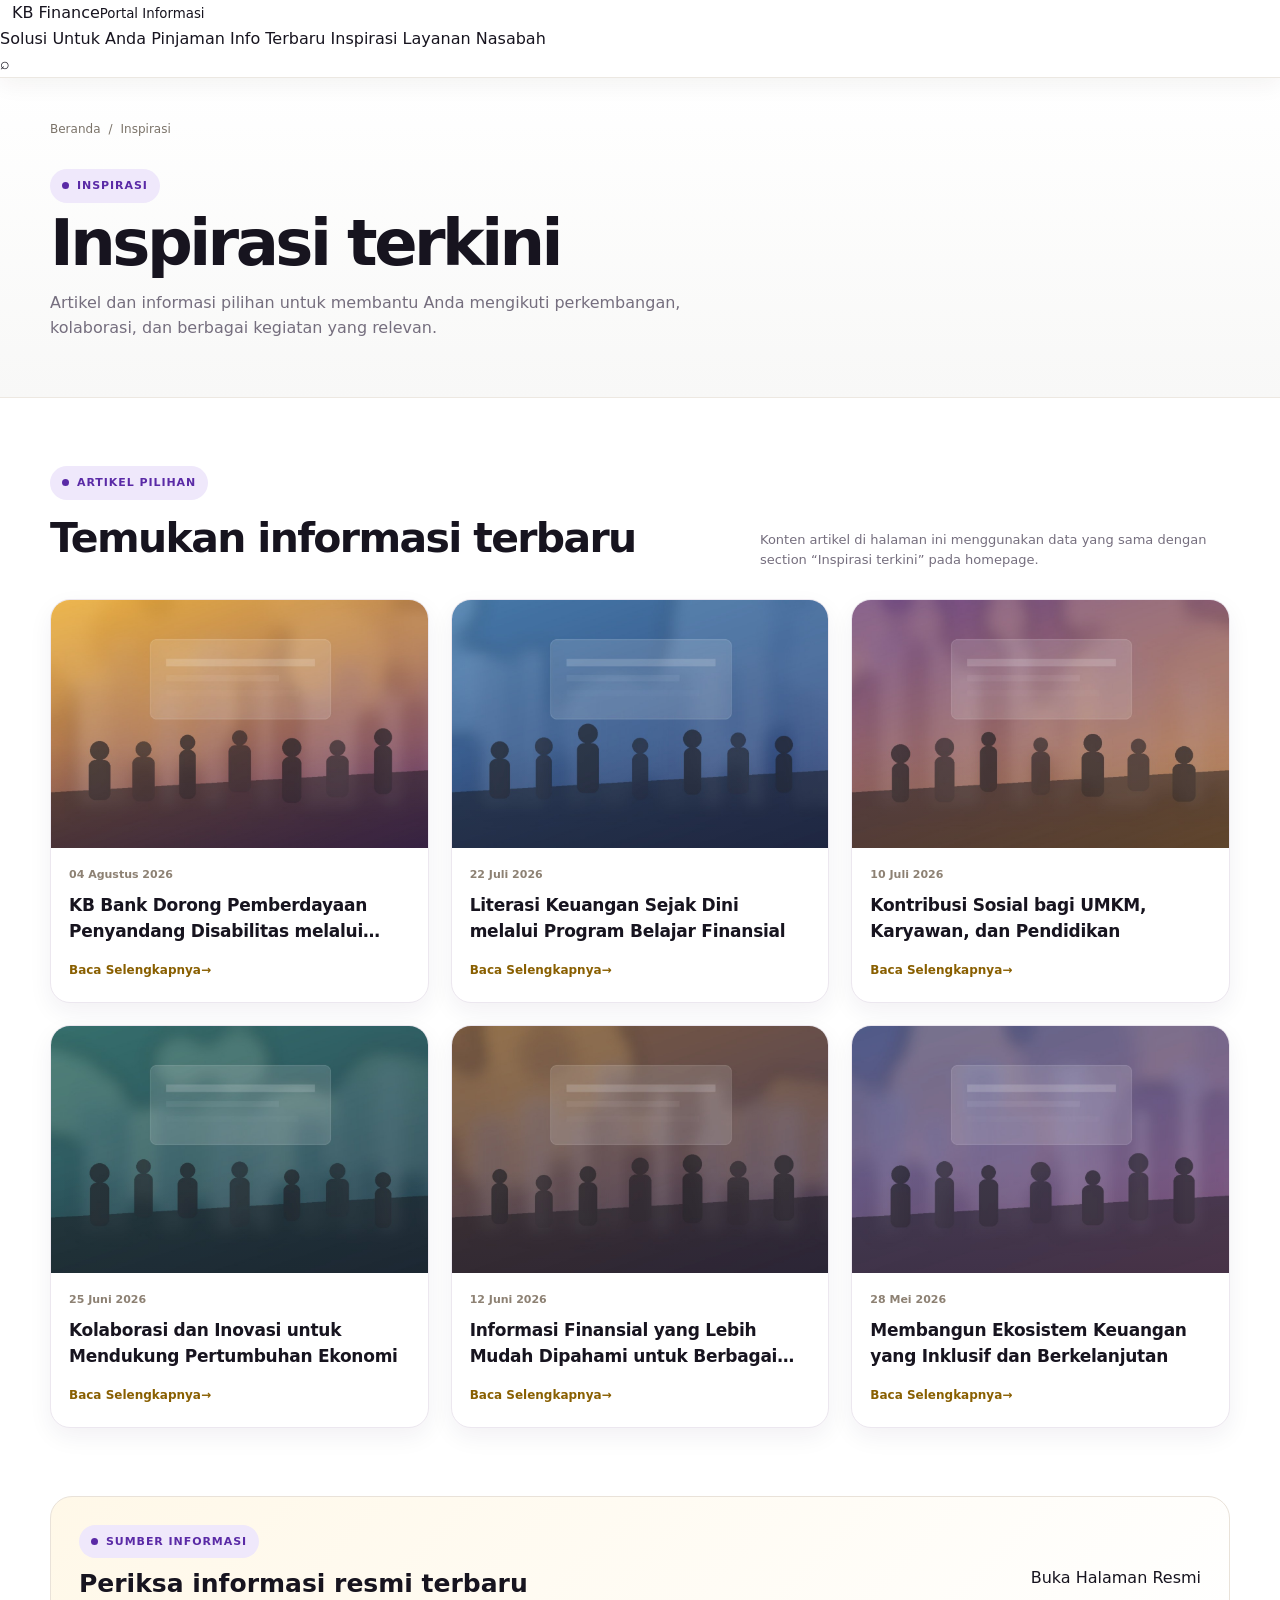
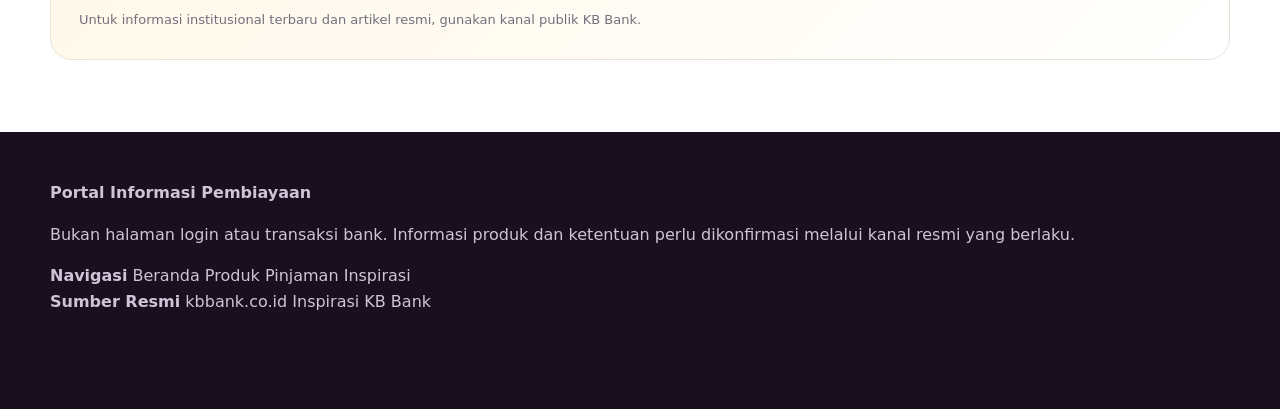
==== inspiration/index.html @ ca450fa6 "Add files via upload" ====
<!doctype html>
<html lang="id">
<head>
  <meta charset="utf-8">
  <meta name="viewport" content="width=device-width,initial-scale=1,viewport-fit=cover">
  <meta name="theme-color" content="#ffffff">
  <meta name="description" content="Inspirasi dan informasi pilihan seputar perkembangan layanan, kolaborasi, dan kegiatan.">
  <title>Inspirasi — Portal Informasi Pembiayaan</title>
  <link rel="stylesheet" href="/assets/css/app.css">
  <link rel="stylesheet" href="/assets/css/pages/inspiration.css">
</head>
<body>
  <a class="skip-link" href="#main-content">Lewati ke konten</a>

  <header class="corp-header" data-site-header>
    <div class="corp-header__inner">
      <a class="brand" href="/" aria-label="Kembali ke beranda">
        <span class="brand-symbol" aria-hidden="true"></span>
        <span class="brand-name">KB Finance<small>Portal Informasi</small></span>
      </a>

      <nav class="navlinks" aria-label="Navigasi utama">
        <a href="/#solusi">Solusi Untuk Anda</a>
        <a href="/#produk">Pinjaman</a>
        <a href="/#info-terbaru">Info Terbaru</a>
        <a href="/inspiration/" aria-current="page">Inspirasi</a>
        <a href="/#layanan">Layanan Nasabah</a>
      </nav>

      <a class="site-search-button" href="/#produk" aria-label="Lihat produk">⌕</a>
    </div>
  </header>

  <main id="main-content">
    <section class="inspiration-page-hero">
      <div class="container">
        <nav class="breadcrumb" aria-label="Breadcrumb">
          <a href="/">Beranda</a>
          <span aria-hidden="true">/</span>
          <span aria-current="page">Inspirasi</span>
        </nav>

        <div class="inspiration-page-hero__copy">
          <span class="eyebrow">Inspirasi</span>
          <h1>Inspirasi terkini</h1>
          <p>Artikel dan informasi pilihan untuk membantu Anda mengikuti perkembangan, kolaborasi, dan berbagai kegiatan yang relevan.</p>
        </div>
      </div>
    </section>

    <section class="inspiration-page-list" aria-labelledby="articleListTitle">
      <div class="container">
        <div class="inspiration-page-list__head">
          <div>
            <span class="eyebrow">Artikel Pilihan</span>
            <h2 id="articleListTitle">Temukan informasi terbaru</h2>
          </div>
          <p>Konten artikel di halaman ini menggunakan data yang sama dengan section “Inspirasi terkini” pada homepage.</p>
        </div>

        <div class="inspiration-page-grid">

          <article class="inspiration-page-card">
            <a class="inspiration-page-card__link" href="https://www.kbbank.co.id/info-terbaru" target="_blank" rel="noopener noreferrer">
              <div class="inspiration-page-card__media-wrap">
                <img
                  class="inspiration-page-card__media"
                  src="/assets/images/inspiration/article-1.jpg"
                  alt=""
                  width="1200"
                  height="760"
                  loading="lazy"
                  decoding="async"
                >
                <span class="inspiration-page-card__shade" aria-hidden="true"></span>
              </div>
              <div class="inspiration-page-card__body">
                <time datetime="2026-08-04">04 Agustus 2026</time>
                <h2>KB Bank Dorong Pemberdayaan Penyandang Disabilitas melalui Program KREASIK</h2>
                <span class="inspiration-page-card__cta">Baca Selengkapnya <span aria-hidden="true">→</span></span>
              </div>
            </a>
          </article>

          <article class="inspiration-page-card">
            <a class="inspiration-page-card__link" href="https://www.kbbank.co.id/info-terbaru" target="_blank" rel="noopener noreferrer">
              <div class="inspiration-page-card__media-wrap">
                <img
                  class="inspiration-page-card__media"
                  src="/assets/images/inspiration/article-2.jpg"
                  alt=""
                  width="1200"
                  height="760"
                  loading="lazy"
                  decoding="async"
                >
                <span class="inspiration-page-card__shade" aria-hidden="true"></span>
              </div>
              <div class="inspiration-page-card__body">
                <time datetime="2026-07-22">22 Juli 2026</time>
                <h2>Literasi Keuangan Sejak Dini melalui Program Belajar Finansial</h2>
                <span class="inspiration-page-card__cta">Baca Selengkapnya <span aria-hidden="true">→</span></span>
              </div>
            </a>
          </article>

          <article class="inspiration-page-card">
            <a class="inspiration-page-card__link" href="https://www.kbbank.co.id/info-terbaru" target="_blank" rel="noopener noreferrer">
              <div class="inspiration-page-card__media-wrap">
                <img
                  class="inspiration-page-card__media"
                  src="/assets/images/inspiration/article-3.jpg"
                  alt=""
                  width="1200"
                  height="760"
                  loading="lazy"
                  decoding="async"
                >
                <span class="inspiration-page-card__shade" aria-hidden="true"></span>
              </div>
              <div class="inspiration-page-card__body">
                <time datetime="2026-07-10">10 Juli 2026</time>
                <h2>Kontribusi Sosial bagi UMKM, Karyawan, dan Pendidikan</h2>
                <span class="inspiration-page-card__cta">Baca Selengkapnya <span aria-hidden="true">→</span></span>
              </div>
            </a>
          </article>

          <article class="inspiration-page-card">
            <a class="inspiration-page-card__link" href="https://www.kbbank.co.id/info-terbaru" target="_blank" rel="noopener noreferrer">
              <div class="inspiration-page-card__media-wrap">
                <img
                  class="inspiration-page-card__media"
                  src="/assets/images/inspiration/article-4.jpg"
                  alt=""
                  width="1200"
                  height="760"
                  loading="lazy"
                  decoding="async"
                >
                <span class="inspiration-page-card__shade" aria-hidden="true"></span>
              </div>
              <div class="inspiration-page-card__body">
                <time datetime="2026-06-25">25 Juni 2026</time>
                <h2>Kolaborasi dan Inovasi untuk Mendukung Pertumbuhan Ekonomi</h2>
                <span class="inspiration-page-card__cta">Baca Selengkapnya <span aria-hidden="true">→</span></span>
              </div>
            </a>
          </article>

          <article class="inspiration-page-card">
            <a class="inspiration-page-card__link" href="https://www.kbbank.co.id/info-terbaru" target="_blank" rel="noopener noreferrer">
              <div class="inspiration-page-card__media-wrap">
                <img
                  class="inspiration-page-card__media"
                  src="/assets/images/inspiration/article-5.jpg"
                  alt=""
                  width="1200"
                  height="760"
                  loading="lazy"
                  decoding="async"
                >
                <span class="inspiration-page-card__shade" aria-hidden="true"></span>
              </div>
              <div class="inspiration-page-card__body">
                <time datetime="2026-06-12">12 Juni 2026</time>
                <h2>Informasi Finansial yang Lebih Mudah Dipahami untuk Berbagai Kebutuhan</h2>
                <span class="inspiration-page-card__cta">Baca Selengkapnya <span aria-hidden="true">→</span></span>
              </div>
            </a>
          </article>

          <article class="inspiration-page-card">
            <a class="inspiration-page-card__link" href="https://www.kbbank.co.id/info-terbaru" target="_blank" rel="noopener noreferrer">
              <div class="inspiration-page-card__media-wrap">
                <img
                  class="inspiration-page-card__media"
                  src="/assets/images/inspiration/article-6.jpg"
                  alt=""
                  width="1200"
                  height="760"
                  loading="lazy"
                  decoding="async"
                >
                <span class="inspiration-page-card__shade" aria-hidden="true"></span>
              </div>
              <div class="inspiration-page-card__body">
                <time datetime="2026-05-28">28 Mei 2026</time>
                <h2>Membangun Ekosistem Keuangan yang Inklusif dan Berkelanjutan</h2>
                <span class="inspiration-page-card__cta">Baca Selengkapnya <span aria-hidden="true">→</span></span>
              </div>
            </a>
          </article>
        </div>
      </div>
    </section>

    <section class="inspiration-page-source">
      <div class="container">
        <div class="inspiration-page-source__box">
          <div>
            <span class="eyebrow">Sumber Informasi</span>
            <h2>Periksa informasi resmi terbaru</h2>
            <p>Untuk informasi institusional terbaru dan artikel resmi, gunakan kanal publik KB Bank.</p>
          </div>
          <a class="button button--secondary" href="https://www.kbbank.co.id/inspiration" target="_blank" rel="noopener noreferrer">Buka Halaman Resmi</a>
        </div>
      </div>
    </section>
  </main>

  <footer class="corp-footer">
    <div class="container corp-footer__grid">
      <div class="corp-footer__brand">
        <strong>Portal Informasi Pembiayaan</strong>
        <p>Bukan halaman login atau transaksi bank. Informasi produk dan ketentuan perlu dikonfirmasi melalui kanal resmi yang berlaku.</p>
      </div>
      <div>
        <strong>Navigasi</strong>
        <a href="/">Beranda</a>
        <a href="/#produk">Produk Pinjaman</a>
        <a href="/inspiration/">Inspirasi</a>
      </div>
      <div>
        <strong>Sumber Resmi</strong>
        <a href="https://www.kbbank.co.id/" target="_blank" rel="noopener noreferrer">kbbank.co.id</a>
        <a href="https://www.kbbank.co.id/inspiration" target="_blank" rel="noopener noreferrer">Inspirasi KB Bank</a>
      </div>
    </div>
  </footer>
</body>
</html>
---- assets/css/app.css ----
:root{
      --bg:#f7f8fc;
      --surface:#ffffff;
      --surface-soft:#fbf9fe;
      --surface-purple:#f2ecfb;
      --text:#17141f;
      --text-2:#474151;
      --muted:#756e7e;
      --line:#e9e4ef;
      --primary:#5a2aa6;
      --primary-deep:#3c176f;
      --primary-2:#7a47c7;
      --primary-3:#a57bdc;
      --success:#14795e;
      --warning:#a15f14;
      --shadow-xs:0 3px 14px rgba(41,24,64,.06);
      --shadow-sm:0 12px 30px rgba(41,24,64,.08);
      --shadow:0 24px 60px rgba(41,24,64,.13);
      --radius:28px;
      --radius-sm:18px;
      --max:1180px;
    }

    *{box-sizing:border-box}
    html{scroll-behavior:smooth}
    body{
      margin:0;
      font-family:Inter,ui-sans-serif,system-ui,-apple-system,BlinkMacSystemFont,"Segoe UI",sans-serif;
      background:
        radial-gradient(circle at 82% 0%,rgba(120,73,192,.06),transparent 24%),
        var(--bg);
      color:var(--text);
      line-height:1.6;
      -webkit-font-smoothing:antialiased;
      text-rendering:optimizeLegibility;
    }
    body.menu-open{overflow:hidden}
    a{color:inherit;text-decoration:none}
    button,input,select{font:inherit}
    button{color:inherit}
    img{max-width:100%;display:block}
    :focus-visible{outline:3px solid rgba(90,42,166,.28);outline-offset:3px}
    .container{width:min(var(--max),calc(100% - 32px));margin:auto}
    .sr-only{position:absolute;width:1px;height:1px;padding:0;margin:-1px;overflow:hidden;clip:rect(0,0,0,0);white-space:nowrap;border:0}

    /* Top bar */
    .topbar{
      background:#251036;
      color:#eee6f6;
      font-size:12px;
    }
    .topbar-inner{
      min-height:34px;display:flex;align-items:center;justify-content:space-between;gap:16px
    }
    .topbar span{opacity:.88}
    .topbar strong{color:#fff}

    /* Nav */
    .nav{
      position:sticky;top:0;z-index:60;
      background:rgba(255,255,255,.88);
      backdrop-filter:blur(18px) saturate(140%);
      border-bottom:1px solid rgba(229,222,237,.92);
      box-shadow:0 6px 20px rgba(35,19,53,.025)
    }
    .nav-inner{min-height:76px;display:flex;align-items:center;justify-content:space-between;gap:20px}
    .brand{display:flex;align-items:center;gap:12px;min-width:0}
    .brand-mark{
      width:44px;height:44px;border-radius:14px;display:grid;place-items:center;
      background:linear-gradient(145deg,#4b218d,#8654c7);
      color:white;font-weight:900;letter-spacing:-.04em;
      box-shadow:0 12px 25px rgba(86,41,158,.25),inset 0 1px 0 rgba(255,255,255,.2)
    }
    .brand-copy{font-weight:900;letter-spacing:-.035em;line-height:1.08;white-space:nowrap}
    .brand-copy small{
      display:block;color:var(--muted);font-size:10px;text-transform:uppercase;
      letter-spacing:.1em;margin-top:5px;font-weight:800
    }
    .nav-links{display:flex;align-items:center;gap:26px;font-size:14px;font-weight:750;color:#4c4555}
    .nav-links a{position:relative;padding:10px 0}
    .nav-links a:after{
      content:"";position:absolute;left:0;right:100%;bottom:4px;height:2px;background:var(--primary);
      transition:.2s ease
    }
    .nav-links a:hover:after{right:0}
    .nav-actions{display:flex;align-items:center;gap:10px}
    .menu-btn{
      display:none;width:44px;height:44px;border:1px solid var(--line);background:#fff;border-radius:13px;cursor:pointer
    }

    /* Buttons */
    .btn{
      border:0;border-radius:14px;padding:14px 19px;font-weight:850;cursor:pointer;
      display:inline-flex;align-items:center;justify-content:center;gap:9px;transition:.2s ease;
      min-height:48px
    }
    .btn-sm{min-height:42px;padding:11px 15px;font-size:13px}
    .btn-primary{
      background:linear-gradient(135deg,var(--primary-deep),var(--primary) 55%,var(--primary-2));
      color:white;box-shadow:0 12px 26px rgba(80,35,145,.24)
    }
    .btn-primary:hover{transform:translateY(-2px);box-shadow:0 16px 34px rgba(80,35,145,.3)}
    .btn-secondary{background:#fff;border:1px solid var(--line);color:var(--text)}
    .btn-secondary:hover{border-color:#cdbce0;background:#fcfaff}
    .btn-ghost{background:transparent;border:1px solid rgba(255,255,255,.22);color:#fff}

    /* Hero */
    .hero{
      position:relative;overflow:hidden;padding:84px 0 74px;
      background:
        radial-gradient(circle at 88% 22%,rgba(125,73,199,.19),transparent 27%),
        radial-gradient(circle at 10% 12%,rgba(97,50,167,.08),transparent 26%);
    }
    .hero-grid{display:grid;grid-template-columns:1.13fr .87fr;gap:56px;align-items:center}
    .eyebrow{
      display:inline-flex;align-items:center;gap:8px;padding:8px 12px;border-radius:999px;
      background:#efe8fb;color:var(--primary);font-size:11px;font-weight:900;letter-spacing:.085em;text-transform:uppercase
    }
    .eyebrow:before{content:"";width:7px;height:7px;border-radius:50%;background:var(--primary)}
    .hero h1{
      font-size:clamp(44px,6.2vw,74px);line-height:.99;letter-spacing:-.06em;
      margin:22px 0 18px;max-width:790px
    }
    .hero h1 .accent{
      background:linear-gradient(120deg,var(--primary-deep),var(--primary-2));
      -webkit-background-clip:text;background-clip:text;color:transparent
    }
    .hero p{font-size:18px;color:var(--muted);max-width:680px;margin:0 0 28px}
    .hero-actions{display:flex;flex-wrap:wrap;gap:12px}
    .trust-row{display:flex;flex-wrap:wrap;gap:18px;margin-top:28px;color:#514a5b;font-size:13px;font-weight:750}
    .trust-item{display:flex;align-items:center;gap:8px}
    .trust-icon{
      width:22px;height:22px;border-radius:50%;display:grid;place-items:center;
      color:var(--success);background:#e9f6f1;font-size:12px;font-weight:900
    }

    .visual-card{
      position:relative;min-height:500px;border-radius:34px;padding:28px;color:#fff;
      background:
        linear-gradient(155deg,rgba(255,255,255,.06),rgba(255,255,255,0)),
        linear-gradient(150deg,#231036,#4d208d 50%,#7642bd 78%,#9b6bd0);
      box-shadow:0 35px 80px rgba(45,22,72,.28);overflow:hidden
    }
    .visual-card:before{
      content:"";position:absolute;width:320px;height:320px;border-radius:50%;
      right:-110px;top:-90px;background:rgba(255,255,255,.08)
    }
    .visual-card:after{
      content:"";position:absolute;width:230px;height:230px;border-radius:50%;
      left:-100px;bottom:-120px;border:1px solid rgba(255,255,255,.14)
    }
    .visual-head{display:flex;justify-content:space-between;gap:16px;position:relative;z-index:1}
    .visual-head small{opacity:.72;text-transform:uppercase;letter-spacing:.1em;font-weight:800}
    .secure-pill{
      border:1px solid rgba(255,255,255,.18);background:rgba(255,255,255,.09);
      padding:7px 10px;border-radius:999px;font-size:11px;font-weight:800
    }
    .visual-title{font-size:30px;letter-spacing:-.045em;line-height:1.06;margin:38px 0 28px;position:relative;z-index:1}
    .glass-stack{display:grid;gap:12px;position:relative;z-index:1}
    .glass{
      padding:16px 17px;border-radius:18px;background:rgba(255,255,255,.09);
      border:1px solid rgba(255,255,255,.14);backdrop-filter:blur(10px);
      display:flex;justify-content:space-between;gap:18px;align-items:center
    }
    .glass span{font-size:12px;opacity:.72}.glass strong{font-size:13px;text-align:right}
    .visual-bottom{
      position:absolute;left:28px;right:28px;bottom:28px;z-index:2;
      padding:18px;border-radius:20px;background:#fff;color:var(--text);
      box-shadow:0 15px 38px rgba(31,15,48,.18)
    }
    .visual-bottom b{display:block;font-size:13px}.visual-bottom span{font-size:12px;color:var(--muted)}

    /* KPI strip */
    .kpi-strip{margin-top:-24px;position:relative;z-index:3}
    .kpi-grid{
      display:grid;grid-template-columns:repeat(4,1fr);
      background:#fff;border:1px solid var(--line);border-radius:22px;padding:10px;
      box-shadow:var(--shadow-sm)
    }
    .kpi{padding:18px 20px;border-right:1px solid var(--line)}
    .kpi:last-child{border-right:0}
    .kpi small{display:block;color:var(--muted);font-size:11px;text-transform:uppercase;letter-spacing:.075em;font-weight:800}
    .kpi strong{display:block;font-size:17px;margin-top:4px}

    /* Sections */
    section{padding:82px 0}
    .section-alt{background:#fff;border-top:1px solid #f0edf3;border-bottom:1px solid #f0edf3}
    .section-head{max-width:760px;margin-bottom:34px}
    .section-head.center{text-align:center;margin-left:auto;margin-right:auto}
    .section-head h2{font-size:clamp(32px,4.3vw,50px);line-height:1.05;letter-spacing:-.05em;margin:12px 0 13px}
    .section-head p{margin:0;color:var(--muted);font-size:16px}

    /* Product explorer */
    .product-shell{display:grid;grid-template-columns:330px 1fr;gap:20px}
    .product-tabs{display:grid;gap:10px;align-content:start}
    .product-tab{
      border:1px solid var(--line);background:#fff;border-radius:18px;padding:18px;text-align:left;
      cursor:pointer;transition:.2s ease
    }
    .product-tab:hover{border-color:#cab8dd}
    .product-tab.active{
      border-color:#bca3d8;background:linear-gradient(145deg,#faf7fe,#f1e9fb);
      box-shadow:var(--shadow-xs)
    }
    .product-tab strong{display:block;margin-bottom:4px}.product-tab span{font-size:12px;color:var(--muted)}
    .product-detail{
      background:#fff;border:1px solid var(--line);border-radius:30px;padding:30px;
      box-shadow:var(--shadow-sm);min-height:360px
    }
    .product-detail-top{display:flex;justify-content:space-between;gap:24px;align-items:flex-start}
    .product-badge{font-size:11px;font-weight:900;color:var(--primary);background:var(--surface-purple);padding:8px 10px;border-radius:999px}
    .product-detail h3{font-size:32px;letter-spacing:-.04em;margin:14px 0 10px}
    .product-detail p{color:var(--muted);margin:0;max-width:700px}
    .feature-grid{display:grid;grid-template-columns:repeat(3,1fr);gap:12px;margin-top:26px}
    .feature{
      padding:17px;border-radius:16px;background:var(--surface-soft);border:1px solid #eee8f4
    }
    .feature small{display:block;color:var(--muted);font-size:11px;text-transform:uppercase;letter-spacing:.06em}
    .feature strong{display:block;margin-top:5px;font-size:14px}
    .product-note{margin-top:20px;padding:15px;border-left:3px solid var(--primary);background:#faf7fe;border-radius:10px;color:#5d5568;font-size:13px}

    /* Process */
    .process{display:grid;grid-template-columns:repeat(4,1fr);gap:16px}
    .step{
      background:#fff;border:1px solid var(--line);border-radius:22px;padding:23px;position:relative;overflow:hidden
    }
    .step:after{
      content:"";position:absolute;width:70px;height:70px;border-radius:50%;
      right:-28px;top:-28px;background:var(--surface-purple)
    }
    .step-num{
      width:38px;height:38px;border-radius:12px;background:var(--surface-purple);color:var(--primary);
      display:grid;place-items:center;font-weight:900;font-size:12px;margin-bottom:16px
    }
    .step h4{margin:0 0 8px;font-size:17px}.step p{margin:0;color:var(--muted);font-size:13px}

    /* Calculator */
    .calculator-shell{
      background:linear-gradient(140deg,#241136,#4d208d 62%,#7842bd);
      color:#fff;border-radius:34px;padding:30px;box-shadow:0 30px 70px rgba(45,22,72,.22)
    }
    .calc-grid{display:grid;grid-template-columns:1.05fr .95fr;gap:22px}
    .calc-form{
      background:#fff;color:var(--text);border-radius:24px;padding:25px
    }
    .calc-result{
      padding:26px;border:1px solid rgba(255,255,255,.14);border-radius:24px;
      background:rgba(255,255,255,.07);backdrop-filter:blur(8px)
    }
    .field{margin-bottom:17px}
    .field label{display:block;font-size:13px;font-weight:850;margin-bottom:8px}
    .field input,.field select{
      width:100%;padding:14px 15px;border:1px solid #dcd5e5;border-radius:13px;background:#fff;outline:none
    }
    .field input:focus,.field select:focus{border-color:#9f7ad0;box-shadow:0 0 0 4px rgba(91,42,168,.08)}
    .range-row{display:grid;grid-template-columns:1fr 118px;gap:12px;align-items:center}
    input[type="range"]{accent-color:var(--primary);padding:0;border:0}
    .result-label{font-size:12px;opacity:.74;text-transform:uppercase;letter-spacing:.075em;font-weight:850}
    .result-number{font-size:44px;letter-spacing:-.055em;font-weight:900;margin:8px 0 4px}
    .result-note{font-size:12px;opacity:.72}
    .result-list{margin-top:24px;display:grid;gap:12px}
    .result-line{display:flex;justify-content:space-between;gap:16px;padding-top:12px;border-top:1px solid rgba(255,255,255,.13)}
    .result-line span{font-size:12px;opacity:.7}.result-line strong{font-size:13px;text-align:right}

    /* Eligibility */
    .eligibility{display:grid;grid-template-columns:.9fr 1.1fr;gap:22px;align-items:stretch}
    .eligibility-copy{
      padding:30px;border-radius:28px;background:linear-gradient(145deg,#f0e9fa,#fff);border:1px solid #e3d7f0
    }
    .eligibility-copy h3{font-size:31px;letter-spacing:-.04em;margin:10px 0}
    .eligibility-copy p{color:var(--muted);margin:0}
    .eligibility-box{background:#fff;border:1px solid var(--line);border-radius:28px;padding:28px;box-shadow:var(--shadow-sm)}
    .check-row{display:flex;gap:10px;align-items:flex-start;padding:11px 0}
    .check-row input{margin-top:4px;accent-color:var(--primary)}
    .check-row label{font-size:14px;color:var(--text-2)}
    .eligibility-result{margin-top:16px;padding:15px;border-radius:14px;background:#f7f3fb;color:#574e61;font-size:13px}

    /* FAQ */
    .faq{display:grid;gap:12px}
    details{background:#fff;border:1px solid var(--line);border-radius:18px;padding:18px 20px}
    summary{cursor:pointer;font-weight:850;list-style:none;display:flex;justify-content:space-between;gap:18px}
    summary::-webkit-details-marker{display:none}
    summary:after{content:"+";font-size:20px;color:var(--primary)}
    details[open] summary:after{content:"–"}
    details p{color:var(--muted);font-size:14px;margin:12px 0 0;max-width:880px}

    /* CTA */
    .cta-box{
      background:linear-gradient(135deg,#241139,#4d208d 58%,#7e4bc2);
      color:#fff;border-radius:34px;padding:42px;display:flex;align-items:center;justify-content:space-between;gap:26px;
      box-shadow:0 28px 66px rgba(45,22,72,.24);overflow:hidden;position:relative
    }
    .cta-box:after{
      content:"";position:absolute;width:250px;height:250px;border:1px solid rgba(255,255,255,.1);
      border-radius:50%;right:-100px;top:-100px
    }
    .cta-box h2{font-size:36px;line-height:1.08;letter-spacing:-.045em;margin:0 0 10px;position:relative;z-index:1}
    .cta-box p{opacity:.78;margin:0;max-width:680px;position:relative;z-index:1}
    .cta-actions{display:flex;gap:10px;position:relative;z-index:1;flex-wrap:wrap}

    /* Footer */
    footer{background:#19101f;color:#cfc4d7;padding:48px 0 94px}
    .footer-grid{display:grid;grid-template-columns:1.15fr .85fr 1fr;gap:42px}
    .footer-brand .brand-copy{color:#fff}
    .footer-brand .brand-copy small{color:#a99caf}
    .legal{font-size:12px;color:#aaa0af;max-width:760px}
    .footer-column h4{margin:0 0 14px;color:#fff;font-size:14px;letter-spacing:-.01em}
    .footer-column p{margin:0 0 7px;color:#b9afbf;font-size:13px}
    .footer-column a{display:block;color:#b9afbf;margin:7px 0;font-size:13px;transition:.2s ease}
    .footer-column a:hover{color:#fff;transform:translateX(2px)}
    .footer-contact-strong{color:#fff!important;font-weight:850}
    .footer-divider{height:1px;background:rgba(255,255,255,.1);margin:30px 0 22px}
    .regulatory{
      display:grid;grid-template-columns:1fr auto;gap:28px;align-items:end;
      font-size:12px;color:#aaa0af
    }
    .regulatory p{margin:0 0 7px}
    .regulatory a{color:#d9c9ea;text-decoration:underline;text-underline-offset:3px}
    .footer-note{max-width:860px}

    /* Mobile bottom bar */
    .mobile-bar{
      display:none;position:fixed;left:10px;right:10px;bottom:max(10px,env(safe-area-inset-bottom));
      z-index:70;background:rgba(27,16,35,.92);backdrop-filter:blur(14px);padding:8px;
      border-radius:18px;box-shadow:0 18px 45px rgba(25,12,39,.26)
    }
    .mobile-bar a{flex:1;text-align:center;color:#fff;font-size:11px;font-weight:800;padding:10px;border-radius:11px}
    .mobile-bar a.primary{background:linear-gradient(135deg,#7040b7,#8c58c9)}

    /* Reveal */
    .reveal{opacity:0;transform:translateY(14px);transition:.55s ease}
    .reveal.visible{opacity:1;transform:none}
    @media(prefers-reduced-motion:reduce){
      *{scroll-behavior:auto!important;animation:none!important;transition:none!important}
      .reveal{opacity:1;transform:none}
    }

    /* Mobile menu */
    .mobile-panel{
      position:fixed;inset:0;z-index:80;background:rgba(20,11,28,.42);display:none
    }
    .mobile-panel.open{display:block}
    .mobile-sheet{
      position:absolute;right:0;top:0;bottom:0;width:min(340px,86vw);background:#fff;padding:22px;
      box-shadow:-20px 0 50px rgba(20,11,28,.16)
    }
    .mobile-sheet-head{display:flex;justify-content:space-between;align-items:center;margin-bottom:24px}
    .mobile-sheet nav{display:grid}
    .mobile-sheet nav a{padding:14px 0;border-bottom:1px solid var(--line);font-weight:800}
    .close-btn{width:42px;height:42px;border-radius:13px;border:1px solid var(--line);background:#fff;cursor:pointer}

    @media(max-width:960px){
      .nav-links{display:none}.menu-btn{display:inline-grid;place-items:center}
      .hero-grid,.calc-grid,.eligibility{grid-template-columns:1fr}
      .hero{padding-top:62px}.visual-card{min-height:460px}
      .product-shell{grid-template-columns:1fr}.product-tabs{grid-template-columns:repeat(3,1fr)}
      .process{grid-template-columns:1fr 1fr}
      .kpi-grid{grid-template-columns:1fr 1fr}.kpi:nth-child(2){border-right:0}.kpi:nth-child(-n+2){border-bottom:1px solid var(--line)}
      .feature-grid{grid-template-columns:1fr 1fr}
    }
    @media(max-width:900px){
      .footer-grid{grid-template-columns:1fr 1fr}
      .footer-brand{grid-column:1/-1}
      .regulatory{grid-template-columns:1fr}
    }
    @media(max-width:640px){
      .container{width:min(var(--max),calc(100% - 22px))}
      .topbar{display:none}
      .nav-inner{min-height:68px}.brand-mark{width:40px;height:40px}.brand-copy{font-size:14px}
      .nav-actions .btn{display:none}
      .hero{padding:46px 0 48px}.hero h1{font-size:43px}.hero p{font-size:16px}
      .hero-actions .btn{width:100%}
      .visual-card{min-height:430px;padding:22px}.visual-bottom{left:22px;right:22px;bottom:22px}
      .kpi-strip{margin-top:-14px}.kpi-grid{grid-template-columns:1fr}.kpi{border-right:0!important;border-bottom:1px solid var(--line)!important}.kpi:last-child{border-bottom:0!important}
      section{padding:58px 0}
      .product-tabs{grid-template-columns:1fr}.product-detail{padding:22px}.product-detail h3{font-size:28px}
      .feature-grid,.process{grid-template-columns:1fr}
      .calculator-shell{padding:16px;border-radius:26px}.calc-form,.calc-result{padding:20px}
      .range-row{grid-template-columns:1fr}.result-number{font-size:36px}
      .cta-box{padding:28px;display:block}.cta-actions{margin-top:22px}.cta-actions .btn{width:100%}
      .footer-grid{grid-template-columns:1fr}.footer-brand{grid-column:auto}
      .mobile-bar{display:flex}
      footer{padding-bottom:116px}
    }
  
    /* ===== Inspirasi terkini — isolated component ===== */
    .inspiration-section{
      padding:50px 0 32px;
      background:#f8f8f8;
      border-top:1px solid #f0f0f0;
      border-bottom:1px solid #f0f0f0;
      overflow:hidden;
    }
    .inspiration-shell{
      width:min(calc(100% - 48px),1534px);
      margin-inline:auto;
    }
    .inspiration-title{
      margin:0 0 24px;
      font-size:clamp(30px,2.05vw,36px);
      line-height:1.12;
      letter-spacing:-.03em;
      color:#171717;
      font-weight:620;
    }
    .inspiration-viewport{
      overflow:visible;
    }
    .inspiration-track{
      display:grid;
      grid-auto-flow:column;
      grid-auto-columns:clamp(292px,21vw,360px);
      gap:23px;
      overflow-x:auto;
      overflow-y:hidden;
      scroll-snap-type:x proximity;
      overscroll-behavior-inline:contain;
      scrollbar-width:none;
      padding:0 0 2px;
      outline:none;
      -webkit-overflow-scrolling:touch;
    }
    .inspiration-track::-webkit-scrollbar{display:none}
    .inspiration-track:focus-visible{
      box-shadow:0 0 0 3px rgba(117,65,161,.22);
      border-radius:17px;
    }
    .inspiration-card{
      position:relative;
      min-width:0;
      aspect-ratio:1.5/1;
      border-radius:16px;
      overflow:hidden;
      scroll-snap-align:start;
      background:#ddd;
      box-shadow:0 1px 1px rgba(20,15,25,.04);
    }
    .inspiration-card__link{
      position:absolute;
      inset:0;
      display:block;
      color:#fff;
      text-decoration:none;
      border-radius:inherit;
      overflow:hidden;
    }
    .inspiration-card__media{
      width:100%;
      height:100%;
      object-fit:cover;
      display:block;
      transform:scale(1.001);
      transition:transform .28s ease;
    }
    .inspiration-card__shade{
      position:absolute;
      inset:0;
      background:
        linear-gradient(180deg,rgba(18,17,18,0) 38%,rgba(18,17,18,.12) 54%,rgba(18,17,18,.82) 100%);
      pointer-events:none;
    }
    .inspiration-card__content{
      position:absolute;
      z-index:1;
      left:16px;
      right:16px;
      bottom:17px;
      display:block;
      text-shadow:0 1px 4px rgba(0,0,0,.28);
    }
    .inspiration-card__date{
      position:absolute;
      width:1px;
      height:1px;
      padding:0;
      margin:-1px;
      overflow:hidden;
      clip:rect(0,0,0,0);
      white-space:nowrap;
      border:0;
    }
    .inspiration-card__title{
      display:-webkit-box;
      -webkit-line-clamp:2;
      -webkit-box-orient:vertical;
      overflow:hidden;
      font-size:16px;
      line-height:1.42;
      font-weight:700;
      letter-spacing:-.01em;
      color:#fff;
    }
    .inspiration-card__link:hover .inspiration-card__media{
      transform:scale(1.025);
    }
    .inspiration-card__link:focus-visible{
      outline:3px solid #fff;
      outline-offset:-5px;
    }
    .inspiration-more{
      display:flex;
      justify-content:center;
      margin-top:24px;
    }
    .inspiration-more__link{
      width:min(550px,100%);
      min-height:44px;
      padding:10px 24px;
      display:inline-flex;
      align-items:center;
      justify-content:center;
      background:#fff;
      border:1px solid #f0f0f0;
      border-radius:10px;
      color:#171717;
      font-size:15px;
      line-height:1.2;
      font-weight:600;
      text-decoration:none;
      box-shadow:0 2px 8px rgba(28,22,32,.035);
      transition:border-color .18s ease,box-shadow .18s ease,transform .18s ease;
    }
    .inspiration-more__link:hover{
      border-color:#dedede;
      box-shadow:0 4px 13px rgba(28,22,32,.065);
    }
    .inspiration-more__link:active{transform:translateY(1px)}
    .inspiration-more__link:focus-visible{
      outline:3px solid rgba(117,65,161,.28);
      outline-offset:3px;
    }

    /* ===== Information centre ===== */
    .market-grid{
      display:grid;grid-template-columns:.92fr 1.08fr;gap:22px;align-items:stretch
    }
    .market-intro{
      padding:30px;border-radius:30px;
      background:linear-gradient(145deg,#efe7fa,#fff);
      border:1px solid #e4d9ef
    }
    .market-intro h3{font-size:33px;letter-spacing:-.04em;line-height:1.08;margin:12px 0}
    .market-intro p{margin:0;color:var(--muted)}
    .market-panel{
      background:#fff;border:1px solid var(--line);border-radius:30px;padding:26px;box-shadow:var(--shadow-sm)
    }
    .market-tabs{display:flex;gap:8px;margin-bottom:22px;padding:5px;background:#f7f4fa;border-radius:14px}
    .market-tab{
      flex:1;border:0;background:transparent;border-radius:10px;padding:11px 12px;
      cursor:pointer;font-weight:850;color:var(--muted)
    }
    .market-tab.active{background:#fff;color:var(--primary);box-shadow:var(--shadow-xs)}
    .market-view{display:none}
    .market-view.active{display:block}
    .market-title-row{display:flex;justify-content:space-between;gap:18px;align-items:end;margin-bottom:14px}
    .market-title-row h4{margin:0;font-size:20px}
    .market-title-row span{font-size:11px;color:var(--muted)}
    .data-table{width:100%;border-collapse:collapse;font-size:13px}
    .data-table th{
      padding:11px 10px;text-align:left;background:#faf8fc;color:#6b6374;
      border-bottom:1px solid var(--line);font-size:11px;text-transform:uppercase;letter-spacing:.055em
    }
    .data-table td{padding:13px 10px;border-bottom:1px solid #f0edf3}
    .data-table tr:last-child td{border-bottom:0}
    .data-table td:not(:first-child),.data-table th:not(:first-child){text-align:right}
    .market-note{margin-top:14px;color:var(--muted);font-size:11px}
    .market-link{display:inline-flex;margin-top:16px;color:var(--primary);font-weight:850;font-size:13px}

    /* ===== KBstar feature ===== */
    .kbstar-section{padding:84px 0}
    .kbstar-shell{
      display:grid;grid-template-columns:.95fr 1.05fr;overflow:hidden;
      border:1px solid var(--line);border-radius:32px;background:#fff;
      box-shadow:var(--shadow-sm)
    }
    .kbstar-visual{
      min-height:355px;padding:38px;color:#fff;position:relative;overflow:hidden;
      background:
        radial-gradient(circle at 80% 18%,#ffb325 0 10%,transparent 10.5%),
        radial-gradient(circle at 22% 88%,rgba(255,255,255,.08) 0 30%,transparent 30.5%),
        linear-gradient(140deg,#5620a3,#842ad8 62%,#6821b1)
    }
    .kbstar-visual:after{
      content:"";position:absolute;width:220px;height:410px;border-radius:36px;
      right:50px;top:72px;transform:rotate(24deg);
      background:linear-gradient(160deg,#1b1023,#31203c);
      box-shadow:0 26px 50px rgba(24,8,39,.32),inset 0 0 0 8px #19131f
    }
    .phone-screen{
      position:absolute;z-index:2;width:172px;height:335px;border-radius:27px;
      right:74px;top:109px;transform:rotate(24deg);
      background:linear-gradient(160deg,#762ac2,#5d20a6 60%,#38156e);
      padding:24px 15px;color:#fff;font-size:12px
    }
    .phone-screen b{display:block;margin-bottom:18px;font-size:18px}
    .phone-row{height:42px;border-radius:11px;background:rgba(255,255,255,.12);margin:8px 0}
    .kbstar-logo{font-size:25px;font-weight:900;letter-spacing:-.045em;position:relative;z-index:3}
    .kbstar-visual h3{
      margin:24px 0 0;font-size:36px;line-height:1.04;letter-spacing:-.045em;max-width:260px;
      position:relative;z-index:3
    }
    .kbstar-copy{padding:44px;display:flex;flex-direction:column;justify-content:center}
    .kbstar-copy small{font-weight:850;color:#876f45}
    .kbstar-copy h3{
      margin:18px 0 14px;font-size:31px;line-height:1.28;letter-spacing:-.035em
    }
    .kbstar-copy p{color:var(--muted);margin:0 0 22px}
    .store-row{display:flex;gap:10px;flex-wrap:wrap}
    .store-badge{
      background:#101010;color:#fff;border-radius:9px;padding:9px 13px;display:inline-flex;
      flex-direction:column;line-height:1.05;min-width:145px
    }
    .store-badge small{color:#ddd;font-size:9px;font-weight:600}
    .store-badge strong{font-size:15px;margin-top:3px}

    /* ===== Floating contact ===== */
    .floating-contact{
      position:fixed;right:16px;bottom:18px;z-index:68;border:0;border-radius:15px;
      padding:14px 18px;background:#2a2030;color:#fff;font-weight:850;cursor:pointer;
      box-shadow:0 18px 45px rgba(28,14,38,.28);display:flex;gap:9px;align-items:center
    }
    .floating-contact:before{
      content:"?";width:24px;height:24px;border-radius:50%;display:grid;place-items:center;
      background:#ffb328;color:#2b1a35;font-weight:900
    }

    @media(max-width:960px){
      .market-grid,.kbstar-shell{grid-template-columns:1fr}
      .kbstar-visual{min-height:330px}
    }
    @media(max-width:640px){
      .inspiration-section{padding:38px 0 28px}
      .inspiration-shell{width:calc(100% - 32px)}
      .inspiration-title{margin-bottom:18px;font-size:30px}
      .inspiration-track{grid-auto-columns:84vw;gap:14px;padding-right:16px}
      .inspiration-card{border-radius:15px}
      .inspiration-card__content{left:15px;right:15px;bottom:15px}
      .inspiration-card__title{font-size:15px}
      .inspiration-more{margin-top:20px}
      .inspiration-more__link{width:100%;min-height:46px}
      .market-panel,.market-intro{padding:21px}
      .market-title-row{display:block}.market-title-row span{display:block;margin-top:5px}
      .kbstar-section{padding:58px 0}
      .kbstar-visual{padding:26px;min-height:300px}
      .kbstar-visual h3{font-size:30px;max-width:180px}
      .kbstar-visual:after{right:14px;top:68px;width:165px;height:315px}
      .phone-screen{right:31px;top:94px;width:128px;height:258px}
      .kbstar-copy{padding:26px}
      .kbstar-copy h3{font-size:25px}
      .floating-contact{display:none}
    }

  
    .source-banner{
      margin-top:18px;padding:14px 16px;border:1px solid #dfd4ec;border-radius:16px;
      background:#faf7fe;color:#5d5367;font-size:12px;display:flex;gap:10px;align-items:flex-start
    }
    .source-banner strong{color:var(--primary)}
    .official-products{
      margin-top:28px;display:grid;grid-template-columns:repeat(3,1fr);gap:14px
    }
    .official-product{
      background:#fff;border:1px solid var(--line);border-radius:20px;padding:20px;
      box-shadow:var(--shadow-xs);transition:.2s ease
    }
    .official-product:hover{transform:translateY(-2px);box-shadow:var(--shadow-sm)}
    .official-product small{
      color:var(--primary);font-size:10px;font-weight:900;text-transform:uppercase;letter-spacing:.07em
    }
    .official-product h4{margin:8px 0 7px;font-size:17px;letter-spacing:-.02em}
    .official-product p{margin:0;color:var(--muted);font-size:12px}
    .official-product a{display:inline-flex;margin-top:13px;color:var(--primary);font-weight:850;font-size:12px}
    .subsection-title{
      margin:38px 0 14px;font-size:23px;letter-spacing:-.035em
    }
    @media(max-width:960px){.official-products{grid-template-columns:1fr 1fr}}
    @media(max-width:640px){.official-products{grid-template-columns:1fr}}

  
    .range-limits{
      display:flex;justify-content:space-between;gap:12px;
      margin-top:6px;color:var(--muted);font-size:11px;font-weight:750
    }
    .amount-display{
      margin-top:8px;color:var(--primary);font-size:13px;font-weight:850
    }

  

    /* ===== Loan program gallery — isolated component ===== */
    .loan-program-gallery{
      margin-top:42px;
      margin-bottom:44px;
      padding:28px 0 4px;
      border-top:1px solid #ece7f0;
    }
    .loan-program-gallery__head{
      display:flex;
      align-items:flex-end;
      justify-content:space-between;
      gap:20px;
      margin-bottom:20px;
    }
    .loan-program-gallery__head h3{
      margin:5px 0 5px;
      font-size:clamp(24px,2.25vw,32px);
      line-height:1.12;
      letter-spacing:-.035em;
    }
    .loan-program-gallery__head p{
      margin:0;
      color:var(--muted);
      font-size:13px;
    }
    .loan-program-gallery__controls{
      display:flex;
      gap:8px;
      flex:0 0 auto;
    }
    .loan-program-gallery__control{
      width:44px;
      height:44px;
      display:grid;
      place-items:center;
      padding:0 0 3px;
      border:1px solid #e5dfea;
      border-radius:50%;
      background:#fff;
      color:#5d337b;
      font-size:27px;
      line-height:1;
      cursor:pointer;
      box-shadow:0 4px 14px rgba(43,28,57,.05);
      transition:transform .18s ease,border-color .18s ease,box-shadow .18s ease;
    }
    .loan-program-gallery__control:hover{
      transform:translateY(-1px);
      border-color:#d7cae0;
      box-shadow:0 7px 19px rgba(43,28,57,.09);
    }
    .loan-program-gallery__control:active{transform:translateY(0) scale(.97)}
    .loan-program-gallery__control:focus-visible{
      outline:3px solid rgba(116,67,155,.24);
      outline-offset:3px;
    }
    .loan-program-gallery__track{
      display:flex;
      align-items:flex-start;
      gap:18px;
      overflow-x:auto;
      overflow-y:hidden;
      scroll-snap-type:x proximity;
      overscroll-behavior-inline:contain;
      scrollbar-width:none;
      padding:2px 2px 10px;
      -webkit-overflow-scrolling:touch;
    }
    .loan-program-gallery__track::-webkit-scrollbar{display:none}
    .loan-program-gallery__track:focus-visible{
      outline:3px solid rgba(116,67,155,.20);
      outline-offset:4px;
      border-radius:20px;
    }
    .loan-program-card{
      flex:0 0 clamp(250px,23.5%,286px);
      align-self:flex-start;
      height:max-content;
      scroll-snap-align:start;
      min-width:0;
      border-radius:18px;
      overflow:hidden;
      background:#fff;
      border:1px solid #e8e1ec;
      box-shadow:0 10px 24px rgba(36,25,46,.08);
    }
    .loan-program-card__button{
      width:100%;
      display:flex;
      flex-direction:column;
      align-items:stretch;
      padding:0;
      border:0;
      background:transparent;
      color:inherit;
      cursor:zoom-in;
      text-align:left;
    }
    .loan-program-card__media{
      width:100%;
      height:auto;
      aspect-ratio:auto;
      display:block;
      object-fit:contain;
      background:#fff;
      transition:transform .24s ease;
    }
    .loan-program-card__button:hover .loan-program-card__media{
      transform:scale(1.018);
    }
    .loan-program-card__button:focus-visible{
      outline:3px solid #f0b228;
      outline-offset:-5px;
    }
    .loan-program-card__caption{
      display:block;
      padding:13px 15px 14px;
      background:#fff;
      color:#2c2532;
      font-size:14px;
      font-weight:750;
    }
    .loan-program-gallery__notice{
      max-width:920px;
      margin:13px 0 0;
      color:var(--muted);
      font-size:11px;
      line-height:1.55;
    }

    .loan-program-lightbox{
      position:fixed;
      inset:0;
      z-index:120;
      display:none;
      place-items:center;
      padding:24px;
      background:rgba(18,12,23,.76);
      backdrop-filter:blur(7px);
    }
    .loan-program-lightbox.is-open{display:grid}
    .loan-program-lightbox__dialog{
      position:relative;
      width:min(92vw,900px);
      max-height:90vh;
      display:grid;
      place-items:center;
    }
    .loan-program-lightbox__image{
      max-width:100%;
      max-height:86vh;
      display:block;
      object-fit:contain;
      border-radius:18px;
      box-shadow:0 30px 80px rgba(0,0,0,.32);
    }
    .loan-program-lightbox__close{
      position:absolute;
      top:-14px;
      right:-14px;
      width:44px;
      height:44px;
      display:grid;
      place-items:center;
      border:1px solid rgba(255,255,255,.55);
      border-radius:50%;
      background:#fff;
      color:#2d2232;
      font-size:25px;
      cursor:pointer;
      box-shadow:0 8px 22px rgba(0,0,0,.18);
    }
    .loan-program-lightbox__close:focus-visible{
      outline:3px solid #f0b228;
      outline-offset:3px;
    }

    @media(max-width:900px){
      .loan-program-card{flex-basis:min(44vw,300px)}
    }
    @media(max-width:640px){
      .loan-program-gallery{
        margin-top:34px;
        margin-bottom:36px;
        padding-top:24px;
      }
      .loan-program-gallery__head{
        align-items:flex-start;
      }
      .loan-program-gallery__head h3{font-size:26px}
      .loan-program-gallery__head p{font-size:12px}
      .loan-program-gallery__controls{display:none}
      .loan-program-gallery__track{
        width:100%;
        gap:14px;
        padding-right:16px;
      }
      .loan-program-card{
        flex:0 0 min(82vw,320px);
        border-radius:16px;
      }
      .loan-program-gallery__notice{font-size:10.5px}
      .loan-program-lightbox{padding:14px}
      .loan-program-lightbox__dialog{width:96vw}
      .loan-program-lightbox__close{top:-8px;right:-6px}
    }

    /* ===== V7 Corporate KB-inspired header & hero ===== */
    .corp-header{
      position:sticky;top:0;z-index:90;background:#fff;
      border-bottom:1px solid #ece8e2;
      box-shadow:0 6px 22px rgba(47,38,25,.06)
    }
    .corp-nav{
      width:min(1520px,calc(100% - 36px));margin:auto;
      min-height:82px;display:flex;align-items:center;justify-content:space-between;gap:28px
    }
    .corp-brand{
      display:flex;align-items:center;gap:12px;min-width:max-content
    }
    .corp-symbol{
      width:43px;height:43px;position:relative;display:grid;place-items:center;
      color:#f2a900;font-size:27px;font-weight:900;letter-spacing:-.08em
    }
    .corp-symbol::before{
      content:"✳";font-size:39px;line-height:1;color:#f2a900;
      transform:rotate(12deg)
    }
    .corp-brand-name{
      font-size:27px;line-height:1;color:#746d62;letter-spacing:-.045em;font-weight:800
    }
    .corp-lang{
      display:flex;align-items:center;gap:13px;margin-left:14px;padding-left:18px;
      border-left:1px solid #e6e0d9;font-size:12px;font-weight:800
    }
    .corp-lang .active{color:#e99a00}
    .corp-lang .muted{color:#c6c2bd}
    .corp-links{
      margin-left:auto;display:flex;align-items:center;gap:27px;
      color:#66594a;font-size:13px;font-weight:650
    }
    .corp-links a{white-space:nowrap}
    .corp-links a:hover{color:#b07c18}
    .corp-search{
      width:40px;height:40px;border:0;background:transparent;display:grid;place-items:center;
      color:#eaa100;font-size:20px;cursor:pointer
    }
    .corp-menu-btn{
      display:none;width:44px;height:44px;border:1px solid #ece5dc;background:#fff;
      border-radius:12px;cursor:pointer;font-size:20px
    }

    .official-hero{
      background:#f3f1ed;
      min-height:650px;display:grid;grid-template-columns:minmax(0,2.05fr) minmax(350px,.95fr);
      overflow:hidden;border-bottom:1px solid #ece8e1
    }
    .hero-feature{
      position:relative;min-height:650px;padding:44px 64px 34px;
      display:flex;flex-direction:column;justify-content:center;
      background:
        linear-gradient(90deg,rgba(244,183,0,.93) 0 8px,transparent 8px),
        radial-gradient(circle at 14% 14%,rgba(255,198,23,.20),transparent 20%),
        linear-gradient(145deg,#fbfaf8,#efefed 56%,#e3e4e4);
      overflow:hidden
    }
    .hero-feature:after{
      content:"";position:absolute;inset:0;pointer-events:none;
      background:
        linear-gradient(55deg,transparent 0 67%,rgba(255,255,255,.55) 67% 68%,transparent 68%),
        linear-gradient(125deg,transparent 0 82%,rgba(255,255,255,.45) 82% 83%,transparent 83%)
    }
    .feature-logos{
      display:flex;align-items:center;gap:46px;margin:0 auto 30px;
      position:relative;z-index:2
    }
    .feature-bank{
      display:flex;align-items:center;gap:14px;
      color:#756e64;font-size:39px;font-weight:850;letter-spacing:-.05em
    }
    .feature-bank .mini-symbol{color:#f2a900;font-size:44px}
    .lps-badge{
      display:flex;align-items:center;gap:10px;color:#766e62;font-weight:900
    }
    .lps-hex{
      width:65px;height:56px;display:grid;place-items:center;
      background:#cb8c25;color:#fff;font-weight:900;font-size:17px;
      clip-path:polygon(25% 0,75% 0,100% 50%,75% 100%,25% 100%,0 50%)
    }
    .lps-copy{line-height:1.05;font-size:13px;text-transform:uppercase}
    .feature-card{
      position:relative;z-index:2;max-width:850px;margin:0 auto;
      width:100%;padding:60px 50px;border:4px solid #f0d446;border-radius:34px;
      background:rgba(247,247,247,.78);backdrop-filter:blur(5px);
      text-align:center
    }
    .feature-card h1{
      margin:0;font-size:clamp(32px,3.2vw,48px);line-height:1.16;
      letter-spacing:-.035em;color:#1e1e1e
    }
    .feature-card p{
      margin:25px auto 0;max-width:720px;color:#4b4b4b;font-size:17px
    }
    .feature-cta{
      position:relative;z-index:2;margin:28px auto 0;display:flex;gap:12px;flex-wrap:wrap;justify-content:center
    }
    .feature-gold{
      background:linear-gradient(135deg,#d28e20,#e5ad49);color:#fff;
      box-shadow:0 12px 28px rgba(167,112,25,.24)
    }
    .feature-light{background:#fff;border:1px solid #ddd5c9;color:#6a5842}


    /* ===== Hero promotional carousel — isolated V2 component ===== */
    .hero-feature.hero-promo{
      padding:0;
      background:#ece9e5;
      isolation:isolate;
    }
    .hero-feature.hero-promo::after{
      display:none;
    }
    .hero-promo__viewport{
      position:absolute;
      inset:0;
      overflow:hidden;
    }
    .hero-promo__track{
      width:100%;
      height:100%;
      display:flex;
      transition:transform .48s cubic-bezier(.22,.61,.36,1);
      will-change:transform;
    }
    .hero-promo__slide{
      flex:0 0 100%;
      min-width:0;
      height:100%;
      position:relative;
      overflow:hidden;
      background:#3d236c;
    }
    .hero-promo__link{
      position:absolute;
      inset:0;
      display:block;
      color:inherit;
      text-decoration:none;
    }
    .hero-promo__backdrop,
    .hero-promo__image{
      position:absolute;
      inset:0;
      width:100%;
      height:100%;
      display:block;
    }
    .hero-promo__backdrop{
      object-fit:cover;
      transform:scale(1.06);
      filter:blur(18px) saturate(.92);
      opacity:.78;
    }
    .hero-promo__image{
      object-fit:contain;
      z-index:1;
    }
    .hero-promo__veil{
      position:absolute;
      inset:0;
      z-index:2;
      pointer-events:none;
      background:
        linear-gradient(90deg,rgba(15,10,22,.10),transparent 20%,transparent 80%,rgba(15,10,22,.10)),
        linear-gradient(180deg,rgba(0,0,0,.02),transparent 70%,rgba(0,0,0,.12));
    }
    .hero-promo__control{
      position:absolute;
      z-index:4;
      top:50%;
      width:46px;
      height:46px;
      margin-top:-23px;
      border:1px solid rgba(255,255,255,.78);
      border-radius:50%;
      background:rgba(255,255,255,.94);
      color:#bc8219;
      box-shadow:0 8px 24px rgba(28,20,13,.16);
      display:grid;
      place-items:center;
      padding:0 0 4px;
      font-size:32px;
      line-height:1;
      cursor:pointer;
      transition:transform .18s ease,box-shadow .18s ease,background .18s ease;
    }
    .hero-promo__control:hover{
      background:#fff;
      transform:translateY(-1px);
      box-shadow:0 11px 28px rgba(28,20,13,.20);
    }
    .hero-promo__control:active{
      transform:translateY(0) scale(.97);
    }
    .hero-promo__control:focus-visible{
      outline:3px solid rgba(255,183,0,.45);
      outline-offset:3px;
    }
    .hero-promo__control--prev{left:18px}
    .hero-promo__control--next{right:18px}

    .hero-promo__pagination{
      position:absolute;
      z-index:4;
      left:50%;
      bottom:22px;
      transform:translateX(-50%);
      display:flex;
      align-items:center;
      gap:8px;
      padding:7px 9px;
      border-radius:999px;
      background:rgba(28,18,35,.28);
      backdrop-filter:blur(8px);
    }
    .hero-promo__dot{
      width:9px;
      height:9px;
      padding:0;
      border:0;
      border-radius:999px;
      background:rgba(255,255,255,.52);
      cursor:pointer;
      transition:width .18s ease,background .18s ease;
    }
    .hero-promo__dot[aria-current="true"]{
      width:28px;
      background:#ffb20f;
    }
    .hero-promo__dot:focus-visible{
      outline:2px solid #fff;
      outline-offset:3px;
    }

    @media(max-width:900px){
      .hero-feature.hero-promo{
        min-height:clamp(300px,52vw,460px);
        padding:0;
      }
      .hero-promo__control{
        width:44px;
        height:44px;
        margin-top:-22px;
      }
      .hero-promo__control--prev{left:12px}
      .hero-promo__control--next{right:12px}
      .hero-promo__pagination{bottom:14px}
    }
    @media(max-width:640px){
      .hero-feature.hero-promo{
        min-height:300px;
        padding:0;
      }
      .hero-promo__image{
        object-fit:contain;
        object-position:center;
      }
      .hero-promo__control{
        width:44px;
        height:44px;
        font-size:29px;
        background:rgba(255,255,255,.92);
      }
      .hero-promo__pagination{
        bottom:12px;
      }
    }

    .solution-panel{
      min-height:650px;background:#fff;position:relative;overflow:hidden
    }
    .solution-cover{
      min-height:185px;padding:35px 34px;display:flex;align-items:center;
      background:
        radial-gradient(circle at 100% 0,rgba(255,255,255,.10),transparent 30%),
        linear-gradient(135deg,#9d8351,#846d45);
      color:#fff
    }
    .solution-cover h2{
      margin:0;max-width:330px;font-size:25px;line-height:1.25;letter-spacing:-.03em;font-weight:650
    }
    .solution-content{padding:27px 31px 36px}
    .solution-group{margin-bottom:29px}
    .solution-label{
      display:flex;align-items:center;gap:8px;color:#8a7044;
      font-size:12px;font-weight:750;margin-bottom:18px
    }
    .solution-grid{
      display:grid;grid-template-columns:repeat(3,1fr);gap:24px 18px
    }
    .solution-grid.two{grid-template-columns:repeat(2,1fr)}
    .solution-item{
      text-align:center;color:#5f4f3d;font-size:12px;font-weight:650
    }
    .solution-icon{
      width:48px;height:48px;border-radius:11px;background:#ffb20f;
      display:grid;place-items:center;margin:0 auto 8px;color:#20170b;font-size:21px;
      box-shadow:inset 0 1px 0 rgba(255,255,255,.35)
    }
    .solution-more{
      margin-top:5px;padding:17px 18px;border-radius:16px;
      background:linear-gradient(135deg,#fff4d8,#f0ae16);
      font-size:15px;font-weight:850;color:#493211;text-align:center
    }

    .portal-band{
      padding:22px 0;background:#fff;border-bottom:1px solid #eeeae5
    }
    .portal-band-inner{
      width:min(1180px,calc(100% - 32px));margin:auto;display:flex;
      justify-content:space-between;align-items:center;gap:24px
    }
    .portal-band strong{font-size:14px;color:#4b4238}
    .portal-band span{font-size:12px;color:#7b746d}
    .portal-pill{
      padding:8px 12px;border-radius:999px;background:#f2ecfb;color:#5a2aa6;
      font-size:11px!important;font-weight:900;text-transform:uppercase;letter-spacing:.07em
    }

    @media(max-width:1100px){
      .corp-links{gap:16px;font-size:12px}
      .official-hero{grid-template-columns:1.6fr .9fr}
      .hero-feature{padding-left:34px;padding-right:34px}
    }
    @media(max-width:900px){
      .corp-nav{min-height:72px}
      .corp-brand-name{font-size:23px}
      .corp-links,.corp-search{display:none}
      .corp-menu-btn{display:grid;place-items:center}
      .official-hero{grid-template-columns:1fr}
      .hero-feature,.solution-panel{min-height:auto}
      .hero-feature{padding:48px 24px 42px}
      .solution-cover{min-height:150px}
      .solution-grid{grid-template-columns:repeat(3,1fr)}
      .portal-band-inner{align-items:flex-start}
    }
    @media(max-width:640px){
      .corp-nav{width:min(100% - 20px,1520px)}
      .corp-brand-name{font-size:20px}
      .corp-lang{display:none}
      .feature-logos{gap:18px;margin-bottom:24px}
      .feature-bank{font-size:27px}.feature-bank .mini-symbol{font-size:31px}
      .lps-hex{width:48px;height:42px;font-size:13px}.lps-copy{font-size:9px}
      .feature-card{padding:34px 22px;border-width:3px;border-radius:26px}
      .feature-card h1{font-size:31px}.feature-card p{font-size:14px}
      .feature-cta .btn{width:100%}
      .solution-content{padding:24px 20px 28px}
      .solution-grid{grid-template-columns:repeat(2,1fr)}
      .solution-grid.two{grid-template-columns:repeat(2,1fr)}
      .portal-band-inner{display:block}
      .portal-band .portal-pill{display:inline-flex;margin-bottom:8px}
    }


/* ===== Baseline stabilization: non-invasive technical additions ===== */
.skip-link{
  position:fixed;left:-10000px;top:auto;z-index:200;
  padding:10px 14px;border-radius:10px;background:#251036;color:#fff;
  font-weight:800;box-shadow:0 8px 24px rgba(20,11,28,.22)
}
.skip-link:focus{left:16px;top:12px}
.footer-brand .legal{margin-top:18px}
.corp-menu-btn[aria-expanded="true"]{border-color:#dcccad}
.mobile-panel[aria-hidden="true"]{visibility:hidden}
.mobile-panel.open[aria-hidden="false"]{visibility:visible}
@media(max-width:900px){
  .close-btn{width:44px;height:44px}
}

@media (prefers-reduced-motion: reduce){
  .loan-program-card__media,.loan-program-gallery__control{transition:none}

  .hero-promo__track,.hero-promo__control,.hero-promo__dot{transition:none}
.inspiration-card__media,.inspiration-more__link{transition:none}}
---- assets/css/pages/inspiration.css ----
.inspiration-page-hero{
  padding:42px 0 56px;
  background:linear-gradient(180deg,#fff,#f8f8f7);
  border-bottom:1px solid #ede8e1;
}
.inspiration-page-hero .breadcrumb{
  display:flex;
  align-items:center;
  gap:8px;
  margin-bottom:30px;
  color:#7b7369;
  font-size:12px;
}
.inspiration-page-hero .breadcrumb a:hover{color:#a66d00}
.inspiration-page-hero__copy{max-width:760px}
.inspiration-page-hero__copy h1{
  margin:8px 0 14px;
  font-size:clamp(38px,5vw,64px);
  line-height:1.02;
  letter-spacing:-.055em;
}
.inspiration-page-hero__copy p{
  max-width:700px;
  margin:0;
  color:var(--muted);
  font-size:16px;
}

.inspiration-page-list{padding:68px 0;background:#fff}
.inspiration-page-list__head{
  display:flex;
  justify-content:space-between;
  gap:30px;
  align-items:flex-end;
  margin-bottom:28px;
}
.inspiration-page-list__head h2{
  margin:6px 0 0;
  font-size:clamp(28px,3.2vw,42px);
  letter-spacing:-.04em;
}
.inspiration-page-list__head p{
  max-width:470px;
  margin:0;
  color:var(--muted);
  font-size:13px;
}
.inspiration-page-grid{
  display:grid;
  grid-template-columns:repeat(3,minmax(0,1fr));
  gap:22px;
}
.inspiration-page-card{
  min-width:0;
  border:1px solid #ece7ef;
  border-radius:20px;
  overflow:hidden;
  background:#fff;
  box-shadow:0 9px 25px rgba(42,22,62,.06);
}
.inspiration-page-card__link{
  display:block;
  color:inherit;
  text-decoration:none;
}
.inspiration-page-card__media-wrap{
  position:relative;
  aspect-ratio:1.52/1;
  overflow:hidden;
  background:#e9e7e9;
}
.inspiration-page-card__media{
  width:100%;
  height:100%;
  display:block;
  object-fit:cover;
  transition:transform .25s ease;
}
.inspiration-page-card__shade{
  position:absolute;
  inset:0;
  background:linear-gradient(180deg,transparent 58%,rgba(18,15,20,.16));
}
.inspiration-page-card__body{padding:18px 18px 20px}
.inspiration-page-card time{
  display:block;
  margin-bottom:8px;
  color:#8d8173;
  font-size:11px;
  font-weight:650;
}
.inspiration-page-card h2{
  min-height:3.2em;
  margin:0;
  display:-webkit-box;
  -webkit-line-clamp:2;
  -webkit-box-orient:vertical;
  overflow:hidden;
  font-size:17px;
  line-height:1.55;
  letter-spacing:-.015em;
}
.inspiration-page-card__cta{
  display:inline-flex;
  margin-top:15px;
  color:#895f00;
  font-size:12px;
  font-weight:800;
}
.inspiration-page-card__link:hover .inspiration-page-card__media{transform:scale(1.025)}
.inspiration-page-card__link:focus-visible{
  outline:3px solid rgba(117,65,161,.28);
  outline-offset:3px;
}

.inspiration-page-source{padding:0 0 72px;background:#fff}
.inspiration-page-source__box{
  display:flex;
  align-items:center;
  justify-content:space-between;
  gap:24px;
  padding:28px;
  border:1px solid #e9e2d9;
  border-radius:22px;
  background:linear-gradient(135deg,#fff8e8,#fff);
}
.inspiration-page-source__box h2{margin:6px 0 6px;font-size:25px}
.inspiration-page-source__box p{margin:0;color:var(--muted);font-size:13px}

@media(max-width:900px){
  .inspiration-page-grid{grid-template-columns:repeat(2,minmax(0,1fr))}
  .inspiration-page-list__head{display:block}
  .inspiration-page-list__head p{margin-top:10px}
}
@media(max-width:640px){
  .inspiration-page-hero{padding:28px 0 40px}
  .inspiration-page-hero__copy h1{font-size:42px}
  .inspiration-page-list{padding:48px 0}
  .inspiration-page-grid{grid-template-columns:1fr;gap:16px}
  .inspiration-page-source__box{display:block;padding:22px}
  .inspiration-page-source__box .button{width:100%;margin-top:18px}
}
@media(prefers-reduced-motion:reduce){
  .inspiration-page-card__media{transition:none}
}
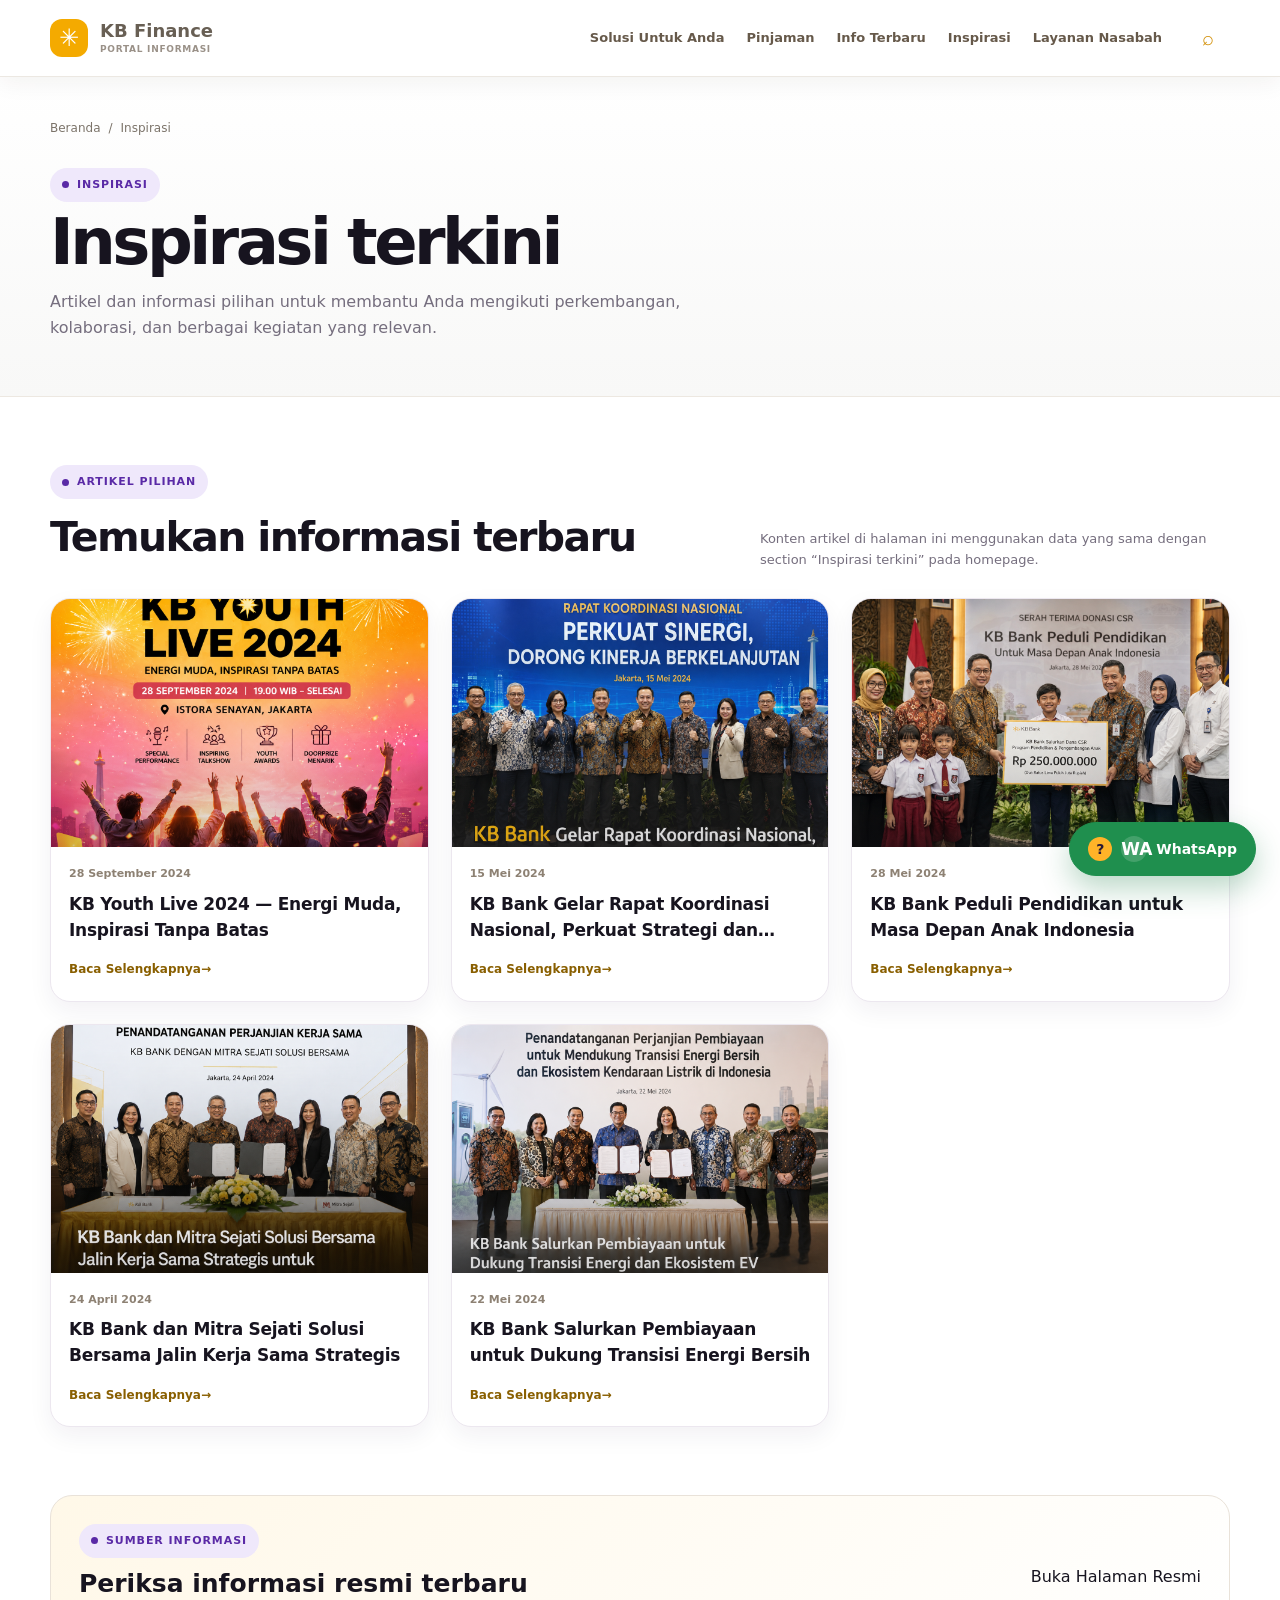
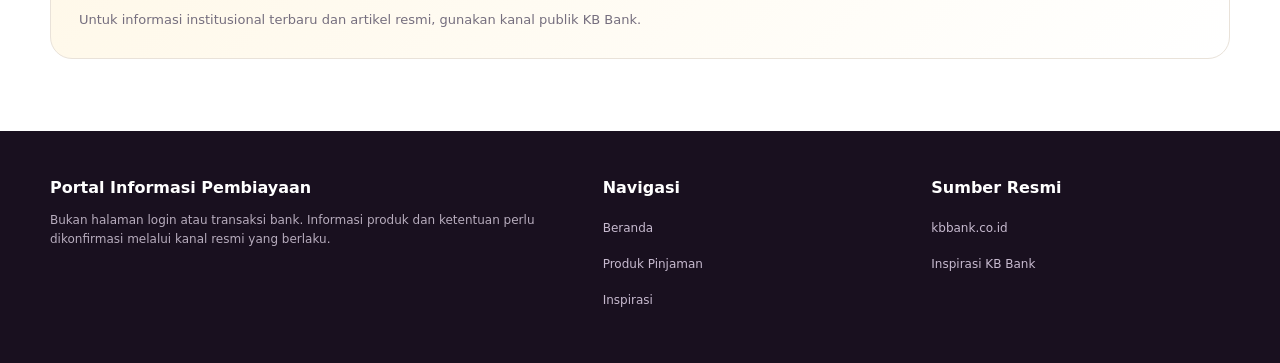
==== commit 5a908ff4: "Add files via upload" ====
--- a/inspiration/index.html
+++ b/inspiration/index.html
@@ -1,232 +1,254 @@
 <!doctype html>
 <html lang="id">
 <head>
-  <meta charset="utf-8">
-  <meta name="viewport" content="width=device-width,initial-scale=1,viewport-fit=cover">
-  <meta name="theme-color" content="#ffffff">
-  <meta name="description" content="Inspirasi dan informasi pilihan seputar perkembangan layanan, kolaborasi, dan kegiatan.">
-  <title>Inspirasi — Portal Informasi Pembiayaan</title>
-  <link rel="stylesheet" href="/assets/css/app.css">
-  <link rel="stylesheet" href="/assets/css/pages/inspiration.css">
+ <meta charset="utf-8">
+ <meta name="viewport" content="width=device-width,initial-scale=1,viewport-fit=cover">
+ <meta name="theme-color" content="#ffffff">
+ <meta name="description" content="Inspirasi dan informasi pilihan seputar perkembangan layanan, kolaborasi, dan kegiatan.">
+ <title>Inspirasi — Portal Informasi Pembiayaan</title>
+ <link rel="stylesheet" href="/assets/css/app.css">
+ <link rel="stylesheet" href="/assets/css/pages/inspiration.css">
 </head>
 <body>
-  <a class="skip-link" href="#main-content">Lewati ke konten</a>
-
-  <header class="corp-header" data-site-header>
-    <div class="corp-header__inner">
-      <a class="brand" href="/" aria-label="Kembali ke beranda">
-        <span class="brand-symbol" aria-hidden="true"></span>
-        <span class="brand-name">KB Finance<small>Portal Informasi</small></span>
-      </a>
-
-      <nav class="navlinks" aria-label="Navigasi utama">
-        <a href="/#solusi">Solusi Untuk Anda</a>
-        <a href="/#produk">Pinjaman</a>
-        <a href="/#info-terbaru">Info Terbaru</a>
-        <a href="/inspiration/" aria-current="page">Inspirasi</a>
-        <a href="/#layanan">Layanan Nasabah</a>
-      </nav>
-
-      <a class="site-search-button" href="/#produk" aria-label="Lihat produk">⌕</a>
-    </div>
-  </header>
-
-  <main id="main-content">
-    <section class="inspiration-page-hero">
-      <div class="container">
-        <nav class="breadcrumb" aria-label="Breadcrumb">
-          <a href="/">Beranda</a>
-          <span aria-hidden="true">/</span>
-          <span aria-current="page">Inspirasi</span>
-        </nav>
-
-        <div class="inspiration-page-hero__copy">
-          <span class="eyebrow">Inspirasi</span>
-          <h1>Inspirasi terkini</h1>
-          <p>Artikel dan informasi pilihan untuk membantu Anda mengikuti perkembangan, kolaborasi, dan berbagai kegiatan yang relevan.</p>
-        </div>
-      </div>
-    </section>
-
-    <section class="inspiration-page-list" aria-labelledby="articleListTitle">
-      <div class="container">
-        <div class="inspiration-page-list__head">
-          <div>
-            <span class="eyebrow">Artikel Pilihan</span>
-            <h2 id="articleListTitle">Temukan informasi terbaru</h2>
-          </div>
-          <p>Konten artikel di halaman ini menggunakan data yang sama dengan section “Inspirasi terkini” pada homepage.</p>
-        </div>
-
-        <div class="inspiration-page-grid">
-
-          <article class="inspiration-page-card">
-            <a class="inspiration-page-card__link" href="https://www.kbbank.co.id/info-terbaru" target="_blank" rel="noopener noreferrer">
-              <div class="inspiration-page-card__media-wrap">
-                <img
-                  class="inspiration-page-card__media"
-                  src="/assets/images/inspiration/article-1.jpg"
-                  alt=""
-                  width="1200"
-                  height="760"
-                  loading="lazy"
-                  decoding="async"
-                >
-                <span class="inspiration-page-card__shade" aria-hidden="true"></span>
-              </div>
-              <div class="inspiration-page-card__body">
-                <time datetime="2026-08-04">04 Agustus 2026</time>
-                <h2>KB Bank Dorong Pemberdayaan Penyandang Disabilitas melalui Program KREASIK</h2>
-                <span class="inspiration-page-card__cta">Baca Selengkapnya <span aria-hidden="true">→</span></span>
-              </div>
-            </a>
-          </article>
-
-          <article class="inspiration-page-card">
-            <a class="inspiration-page-card__link" href="https://www.kbbank.co.id/info-terbaru" target="_blank" rel="noopener noreferrer">
-              <div class="inspiration-page-card__media-wrap">
-                <img
-                  class="inspiration-page-card__media"
-                  src="/assets/images/inspiration/article-2.jpg"
-                  alt=""
-                  width="1200"
-                  height="760"
-                  loading="lazy"
-                  decoding="async"
-                >
-                <span class="inspiration-page-card__shade" aria-hidden="true"></span>
-              </div>
-              <div class="inspiration-page-card__body">
-                <time datetime="2026-07-22">22 Juli 2026</time>
-                <h2>Literasi Keuangan Sejak Dini melalui Program Belajar Finansial</h2>
-                <span class="inspiration-page-card__cta">Baca Selengkapnya <span aria-hidden="true">→</span></span>
-              </div>
-            </a>
-          </article>
-
-          <article class="inspiration-page-card">
-            <a class="inspiration-page-card__link" href="https://www.kbbank.co.id/info-terbaru" target="_blank" rel="noopener noreferrer">
-              <div class="inspiration-page-card__media-wrap">
-                <img
-                  class="inspiration-page-card__media"
-                  src="/assets/images/inspiration/article-3.jpg"
-                  alt=""
-                  width="1200"
-                  height="760"
-                  loading="lazy"
-                  decoding="async"
-                >
-                <span class="inspiration-page-card__shade" aria-hidden="true"></span>
-              </div>
-              <div class="inspiration-page-card__body">
-                <time datetime="2026-07-10">10 Juli 2026</time>
-                <h2>Kontribusi Sosial bagi UMKM, Karyawan, dan Pendidikan</h2>
-                <span class="inspiration-page-card__cta">Baca Selengkapnya <span aria-hidden="true">→</span></span>
-              </div>
-            </a>
-          </article>
-
-          <article class="inspiration-page-card">
-            <a class="inspiration-page-card__link" href="https://www.kbbank.co.id/info-terbaru" target="_blank" rel="noopener noreferrer">
-              <div class="inspiration-page-card__media-wrap">
-                <img
-                  class="inspiration-page-card__media"
-                  src="/assets/images/inspiration/article-4.jpg"
-                  alt=""
-                  width="1200"
-                  height="760"
-                  loading="lazy"
-                  decoding="async"
-                >
-                <span class="inspiration-page-card__shade" aria-hidden="true"></span>
-              </div>
-              <div class="inspiration-page-card__body">
-                <time datetime="2026-06-25">25 Juni 2026</time>
-                <h2>Kolaborasi dan Inovasi untuk Mendukung Pertumbuhan Ekonomi</h2>
-                <span class="inspiration-page-card__cta">Baca Selengkapnya <span aria-hidden="true">→</span></span>
-              </div>
-            </a>
-          </article>
-
-          <article class="inspiration-page-card">
-            <a class="inspiration-page-card__link" href="https://www.kbbank.co.id/info-terbaru" target="_blank" rel="noopener noreferrer">
-              <div class="inspiration-page-card__media-wrap">
-                <img
-                  class="inspiration-page-card__media"
-                  src="/assets/images/inspiration/article-5.jpg"
-                  alt=""
-                  width="1200"
-                  height="760"
-                  loading="lazy"
-                  decoding="async"
-                >
-                <span class="inspiration-page-card__shade" aria-hidden="true"></span>
-              </div>
-              <div class="inspiration-page-card__body">
-                <time datetime="2026-06-12">12 Juni 2026</time>
-                <h2>Informasi Finansial yang Lebih Mudah Dipahami untuk Berbagai Kebutuhan</h2>
-                <span class="inspiration-page-card__cta">Baca Selengkapnya <span aria-hidden="true">→</span></span>
-              </div>
-            </a>
-          </article>
-
-          <article class="inspiration-page-card">
-            <a class="inspiration-page-card__link" href="https://www.kbbank.co.id/info-terbaru" target="_blank" rel="noopener noreferrer">
-              <div class="inspiration-page-card__media-wrap">
-                <img
-                  class="inspiration-page-card__media"
-                  src="/assets/images/inspiration/article-6.jpg"
-                  alt=""
-                  width="1200"
-                  height="760"
-                  loading="lazy"
-                  decoding="async"
-                >
-                <span class="inspiration-page-card__shade" aria-hidden="true"></span>
-              </div>
-              <div class="inspiration-page-card__body">
-                <time datetime="2026-05-28">28 Mei 2026</time>
-                <h2>Membangun Ekosistem Keuangan yang Inklusif dan Berkelanjutan</h2>
-                <span class="inspiration-page-card__cta">Baca Selengkapnya <span aria-hidden="true">→</span></span>
-              </div>
-            </a>
-          </article>
-        </div>
-      </div>
-    </section>
-
-    <section class="inspiration-page-source">
-      <div class="container">
-        <div class="inspiration-page-source__box">
-          <div>
-            <span class="eyebrow">Sumber Informasi</span>
-            <h2>Periksa informasi resmi terbaru</h2>
-            <p>Untuk informasi institusional terbaru dan artikel resmi, gunakan kanal publik KB Bank.</p>
-          </div>
-          <a class="button button--secondary" href="https://www.kbbank.co.id/inspiration" target="_blank" rel="noopener noreferrer">Buka Halaman Resmi</a>
-        </div>
-      </div>
-    </section>
-  </main>
-
-  <footer class="corp-footer">
-    <div class="container corp-footer__grid">
-      <div class="corp-footer__brand">
-        <strong>Portal Informasi Pembiayaan</strong>
-        <p>Bukan halaman login atau transaksi bank. Informasi produk dan ketentuan perlu dikonfirmasi melalui kanal resmi yang berlaku.</p>
-      </div>
-      <div>
-        <strong>Navigasi</strong>
-        <a href="/">Beranda</a>
-        <a href="/#produk">Produk Pinjaman</a>
-        <a href="/inspiration/">Inspirasi</a>
-      </div>
-      <div>
-        <strong>Sumber Resmi</strong>
-        <a href="https://www.kbbank.co.id/" target="_blank" rel="noopener noreferrer">kbbank.co.id</a>
-        <a href="https://www.kbbank.co.id/inspiration" target="_blank" rel="noopener noreferrer">Inspirasi KB Bank</a>
-      </div>
-    </div>
-  </footer>
+ <a class="skip-link" href="#main-content">Lewati ke konten</a>
+
+ <header class="corp-header" data-site-header>
+ <div class="corp-header__inner">
+ <a class="brand" href="/" aria-label="Kembali ke beranda">
+ <span class="brand-symbol" aria-hidden="true"></span>
+ <span class="brand-name">KB Finance<small>Portal Informasi</small></span>
+ </a>
+
+ <nav class="navlinks" aria-label="Navigasi utama">
+ <a href="/#solusi">Solusi Untuk Anda</a>
+ <a href="/#produk">Pinjaman</a>
+ <a href="/#info-terbaru">Info Terbaru</a>
+ <a href="/inspiration/" aria-current="page">Inspirasi</a>
+ <a href="/#layanan">Layanan Nasabah</a>
+ </nav>
+
+ <a class="site-search-button" href="/#produk" aria-label="Lihat produk">⌕</a>
+ <button class="corp-menu-btn inspiration-menu-btn" id="corpMenuBtn" type="button" aria-label="Buka menu" aria-controls="mobilePanel" aria-expanded="false">☰</button>
+ </div>
+ </header>
+
+ <div class="mobile-panel" id="mobilePanel" aria-hidden="true">
+  <div class="mobile-sheet" role="dialog" aria-modal="true" aria-label="Menu navigasi">
+   <div class="mobile-sheet-head">
+    <strong>Menu</strong>
+    <button class="close-btn" id="closeMenu" type="button" aria-label="Tutup menu">×</button>
+   </div>
+   <nav>
+    <a href="/">Beranda</a>
+    <a href="/#produk">Produk Pinjaman</a>
+    <a href="/#proses">Cara Pengajuan</a>
+    <a href="/#info-terbaru">Info Terbaru</a>
+    <a href="/#faq">Layanan Nasabah</a>
+    <a href="https://wa.me/66951912550?text=Halo%2C%20saya%20sudah%20membaca%20halaman%20Inspirasi%20dan%20ingin%20mendapatkan%20informasi%20lebih%20lanjut%20mengenai%20produk%20pinjaman."
+       target="_blank" rel="noopener noreferrer"
+       data-whatsapp data-whatsapp-context="informasi pinjaman">WhatsApp</a>
+   </nav>
+  </div>
+ </div>
+
+
+ <main id="main-content">
+ <section class="inspiration-page-hero">
+ <div class="container">
+ <nav class="breadcrumb" aria-label="Breadcrumb">
+ <a href="/">Beranda</a>
+ <span aria-hidden="true">/</span>
+ <span aria-current="page">Inspirasi</span>
+ </nav>
+
+ <div class="inspiration-page-hero__copy">
+ <span class="eyebrow">Inspirasi</span>
+ <h1>Inspirasi terkini</h1>
+ <p>Artikel dan informasi pilihan untuk membantu Anda mengikuti perkembangan, kolaborasi, dan berbagai kegiatan yang relevan.</p>
+ </div>
+ </div>
+ </section>
+
+ <section class="inspiration-page-list" aria-labelledby="articleListTitle">
+ <div class="container">
+ <div class="inspiration-page-list__head">
+ <div>
+ <span class="eyebrow">Artikel Pilihan</span>
+ <h2 id="articleListTitle">Temukan informasi terbaru</h2>
+ </div>
+ <p>Konten artikel di halaman ini menggunakan data yang sama dengan section “Inspirasi terkini” pada homepage.</p>
+ </div>
+
+ <div class="inspiration-page-grid">
+
+ <article class="inspiration-page-card">
+  <a class="inspiration-page-card__link" href="https://www.kbbank.co.id/info-terbaru" target="_blank" rel="noopener noreferrer">
+   <div class="inspiration-page-card__media-wrap">
+    <img
+     class="inspiration-page-card__media"
+     src="/assets/images/inspiration/inspiration-youth-live.png"
+     alt=""
+     width="1248"
+     height="1248"
+     loading="lazy"
+     decoding="async"
+    >
+    <span class="inspiration-page-card__shade" aria-hidden="true"></span>
+   </div>
+   <div class="inspiration-page-card__body">
+    <time datetime="2024-09-28">28 September 2024</time>
+    <h2>KB Youth Live 2024 — Energi Muda, Inspirasi Tanpa Batas</h2>
+    <span class="inspiration-page-card__cta">Baca Selengkapnya <span aria-hidden="true">→</span></span>
+   </div>
+  </a>
+ </article>
+
+ <article class="inspiration-page-card">
+  <a class="inspiration-page-card__link" href="https://www.kbbank.co.id/info-terbaru" target="_blank" rel="noopener noreferrer">
+   <div class="inspiration-page-card__media-wrap">
+    <img
+     class="inspiration-page-card__media"
+     src="/assets/images/inspiration/inspiration-rakornas.png"
+     alt=""
+     width="1248"
+     height="1248"
+     loading="lazy"
+     decoding="async"
+    >
+    <span class="inspiration-page-card__shade" aria-hidden="true"></span>
+   </div>
+   <div class="inspiration-page-card__body">
+    <time datetime="2024-05-15">15 Mei 2024</time>
+    <h2>KB Bank Gelar Rapat Koordinasi Nasional, Perkuat Strategi dan Sinergi</h2>
+    <span class="inspiration-page-card__cta">Baca Selengkapnya <span aria-hidden="true">→</span></span>
+   </div>
+  </a>
+ </article>
+
+ <article class="inspiration-page-card">
+  <a class="inspiration-page-card__link" href="https://www.kbbank.co.id/info-terbaru" target="_blank" rel="noopener noreferrer">
+   <div class="inspiration-page-card__media-wrap">
+    <img
+     class="inspiration-page-card__media"
+     src="/assets/images/inspiration/inspiration-csr.png"
+     alt=""
+     width="1248"
+     height="1248"
+     loading="lazy"
+     decoding="async"
+    >
+    <span class="inspiration-page-card__shade" aria-hidden="true"></span>
+   </div>
+   <div class="inspiration-page-card__body">
+    <time datetime="2024-05-28">28 Mei 2024</time>
+    <h2>KB Bank Peduli Pendidikan untuk Masa Depan Anak Indonesia</h2>
+    <span class="inspiration-page-card__cta">Baca Selengkapnya <span aria-hidden="true">→</span></span>
+   </div>
+  </a>
+ </article>
+
+ <article class="inspiration-page-card">
+  <a class="inspiration-page-card__link" href="https://www.kbbank.co.id/info-terbaru" target="_blank" rel="noopener noreferrer">
+   <div class="inspiration-page-card__media-wrap">
+    <img
+     class="inspiration-page-card__media"
+     src="/assets/images/inspiration/inspiration-kerja-sama.png"
+     alt=""
+     width="1248"
+     height="1248"
+     loading="lazy"
+     decoding="async"
+    >
+    <span class="inspiration-page-card__shade" aria-hidden="true"></span>
+   </div>
+   <div class="inspiration-page-card__body">
+    <time datetime="2024-04-24">24 April 2024</time>
+    <h2>KB Bank dan Mitra Sejati Solusi Bersama Jalin Kerja Sama Strategis</h2>
+    <span class="inspiration-page-card__cta">Baca Selengkapnya <span aria-hidden="true">→</span></span>
+   </div>
+  </a>
+ </article>
+
+ <article class="inspiration-page-card">
+  <a class="inspiration-page-card__link" href="https://www.kbbank.co.id/info-terbaru" target="_blank" rel="noopener noreferrer">
+   <div class="inspiration-page-card__media-wrap">
+    <img
+     class="inspiration-page-card__media"
+     src="/assets/images/inspiration/inspiration-transisi-energi.png"
+     alt=""
+     width="1248"
+     height="1248"
+     loading="lazy"
+     decoding="async"
+    >
+    <span class="inspiration-page-card__shade" aria-hidden="true"></span>
+   </div>
+   <div class="inspiration-page-card__body">
+    <time datetime="2024-05-22">22 Mei 2024</time>
+    <h2>KB Bank Salurkan Pembiayaan untuk Dukung Transisi Energi Bersih</h2>
+    <span class="inspiration-page-card__cta">Baca Selengkapnya <span aria-hidden="true">→</span></span>
+   </div>
+  </a>
+ </article>
+</div>
+ </div>
+ </section>
+
+ <section class="inspiration-page-source">
+ <div class="container">
+ <div class="inspiration-page-source__box">
+ <div>
+ <span class="eyebrow">Sumber Informasi</span>
+ <h2>Periksa informasi resmi terbaru</h2>
+ <p>Untuk informasi institusional terbaru dan artikel resmi, gunakan kanal publik KB Bank.</p>
+ </div>
+ <a class="button button--secondary" href="https://www.kbbank.co.id/inspiration" target="_blank" rel="noopener noreferrer">Buka Halaman Resmi</a>
+ </div>
+ </div>
+ </section>
+ </main>
+
+ <footer class="corp-footer">
+ <div class="container corp-footer__grid">
+ <div class="corp-footer__brand">
+ <strong>Portal Informasi Pembiayaan</strong>
+ <p>Bukan halaman login atau transaksi bank. Informasi produk dan ketentuan perlu dikonfirmasi melalui kanal resmi yang berlaku.</p>
+ </div>
+ <div>
+ <strong>Navigasi</strong>
+ <a href="/">Beranda</a>
+ <a href="/#produk">Produk Pinjaman</a>
+ <a href="/inspiration/">Inspirasi</a>
+ </div>
+ <div>
+ <strong>Sumber Resmi</strong>
+ <a href="https://www.kbbank.co.id/" target="_blank" rel="noopener noreferrer">kbbank.co.id</a>
+ <a href="https://www.kbbank.co.id/inspiration" target="_blank" rel="noopener noreferrer">Inspirasi KB Bank</a>
+ </div>
+ </div>
+ </footer>
+
+ <a
+  class="floating-contact floating-contact--whatsapp whatsapp-always-visible"
+  href="https://wa.me/66951912550?text=Halo%2C%20saya%20sudah%20membaca%20halaman%20Inspirasi%20dan%20ingin%20mendapatkan%20informasi%20lebih%20lanjut%20mengenai%20produk%20pinjaman."
+  target="_blank"
+  rel="noopener noreferrer"
+  data-whatsapp
+  data-whatsapp-context="informasi pinjaman"
+  aria-label="Chat langsung melalui WhatsApp"
+  title="Chat langsung via WhatsApp"
+ >
+  <span class="whatsapp-always-visible__icon" aria-hidden="true">WA</span>
+  <span class="whatsapp-always-visible__label">WhatsApp</span>
+ </a>
+
+ <nav class="mobile-bar" aria-label="Navigasi cepat">
+  <a href="/#produk">Produk</a>
+  <a class="primary" href="https://wa.me/66951912550?text=Halo%2C%20saya%20sudah%20membaca%20halaman%20Inspirasi%20dan%20ingin%20mendapatkan%20informasi%20lebih%20lanjut%20mengenai%20produk%20pinjaman." target="_blank" rel="noopener noreferrer"
+     data-whatsapp data-whatsapp-context="informasi pinjaman">WhatsApp</a>
+ </nav>
+
+ <script type="module" src="/assets/js/app.js"></script>
+
 </body>
 </html>
--- a/assets/css/app.css
+++ b/assets/css/app.css
@@ -383,34 +383,41 @@
       footer{padding-bottom:116px}
     }
   
-    /* ===== Inspirasi terkini — isolated component ===== */
+    /* ===== Inspirasi terkini — V5.5 visual calibration ===== */
     .inspiration-section{
-      padding:50px 0 32px;
+      padding:54px 0 34px;
       background:#f8f8f8;
-      border-top:1px solid #f0f0f0;
-      border-bottom:1px solid #f0f0f0;
+      border-top:1px solid #f1f1f1;
+      border-bottom:1px solid #f1f1f1;
       overflow:hidden;
     }
     .inspiration-shell{
-      width:min(calc(100% - 48px),1534px);
+      width:min(calc(100% - 48px),1720px);
       margin-inline:auto;
+      padding:0 24px 24px;
+      border-radius:30px;
+      background:rgba(255,255,255,.52);
+      box-shadow:0 12px 34px rgba(32,27,39,.035);
+    }
+    .inspiration-head{
+      padding-top:28px;
     }
     .inspiration-title{
-      margin:0 0 24px;
-      font-size:clamp(30px,2.05vw,36px);
-      line-height:1.12;
-      letter-spacing:-.03em;
+      margin:0 0 28px;
+      font-size:clamp(32px,2.35vw,42px);
+      line-height:1.08;
+      letter-spacing:-.035em;
       color:#171717;
-      font-weight:620;
-    }
-    .inspiration-viewport{
-      overflow:visible;
+      font-weight:650;
+    }
+    .inspiration-carousel-frame{
+      position:relative;
     }
     .inspiration-track{
       display:grid;
       grid-auto-flow:column;
-      grid-auto-columns:clamp(292px,21vw,360px);
-      gap:23px;
+      grid-auto-columns:calc((100% - 72px) / 5);
+      gap:18px;
       overflow-x:auto;
       overflow-y:hidden;
       scroll-snap-type:x proximity;
@@ -422,18 +429,18 @@
     }
     .inspiration-track::-webkit-scrollbar{display:none}
     .inspiration-track:focus-visible{
-      box-shadow:0 0 0 3px rgba(117,65,161,.22);
-      border-radius:17px;
+      box-shadow:0 0 0 3px rgba(117,65,161,.20);
+      border-radius:18px;
     }
     .inspiration-card{
       position:relative;
       min-width:0;
-      aspect-ratio:1.5/1;
-      border-radius:16px;
+      aspect-ratio:1/1;
+      border-radius:14px;
       overflow:hidden;
       scroll-snap-align:start;
       background:#ddd;
-      box-shadow:0 1px 1px rgba(20,15,25,.04);
+      box-shadow:0 5px 14px rgba(20,15,25,.12);
     }
     .inspiration-card__link{
       position:absolute;
@@ -455,39 +462,32 @@
     .inspiration-card__shade{
       position:absolute;
       inset:0;
-      background:
-        linear-gradient(180deg,rgba(18,17,18,0) 38%,rgba(18,17,18,.12) 54%,rgba(18,17,18,.82) 100%);
+      background:linear-gradient(
+        180deg,
+        rgba(17,15,18,0) 45%,
+        rgba(17,15,18,.12) 58%,
+        rgba(17,15,18,.88) 100%
+      );
       pointer-events:none;
     }
     .inspiration-card__content{
       position:absolute;
       z-index:1;
-      left:16px;
-      right:16px;
+      left:15px;
+      right:15px;
       bottom:17px;
       display:block;
-      text-shadow:0 1px 4px rgba(0,0,0,.28);
-    }
-    .inspiration-card__date{
-      position:absolute;
-      width:1px;
-      height:1px;
-      padding:0;
-      margin:-1px;
-      overflow:hidden;
-      clip:rect(0,0,0,0);
-      white-space:nowrap;
-      border:0;
+      text-shadow:0 1px 4px rgba(0,0,0,.3);
     }
     .inspiration-card__title{
       display:-webkit-box;
-      -webkit-line-clamp:2;
+      -webkit-line-clamp:3;
       -webkit-box-orient:vertical;
       overflow:hidden;
-      font-size:16px;
-      line-height:1.42;
-      font-weight:700;
-      letter-spacing:-.01em;
+      font-size:15px;
+      line-height:1.38;
+      font-weight:680;
+      letter-spacing:-.012em;
       color:#fff;
     }
     .inspiration-card__link:hover .inspiration-card__media{
@@ -497,6 +497,36 @@
       outline:3px solid #fff;
       outline-offset:-5px;
     }
+    .inspiration-arrow{
+      position:absolute;
+      z-index:4;
+      top:50%;
+      width:50px;
+      height:50px;
+      margin-top:-25px;
+      border:1px solid #ececec;
+      border-radius:50%;
+      background:rgba(255,255,255,.96);
+      color:#8a8a8a;
+      box-shadow:0 6px 18px rgba(28,22,32,.12);
+      display:grid;
+      place-items:center;
+      padding:0 0 3px;
+      font-size:31px;
+      line-height:1;
+      cursor:pointer;
+      transition:transform .18s ease,box-shadow .18s ease;
+    }
+    .inspiration-arrow:hover{
+      transform:translateY(-1px);
+      box-shadow:0 8px 22px rgba(28,22,32,.16);
+    }
+    .inspiration-arrow:focus-visible{
+      outline:3px solid rgba(117,65,161,.24);
+      outline-offset:3px;
+    }
+    .inspiration-arrow--prev{left:-22px}
+    .inspiration-arrow--next{right:-22px}
     .inspiration-more{
       display:flex;
       justify-content:center;
@@ -510,7 +540,7 @@
       align-items:center;
       justify-content:center;
       background:#fff;
-      border:1px solid #f0f0f0;
+      border:1px solid #efefef;
       border-radius:10px;
       color:#171717;
       font-size:15px;
@@ -518,16 +548,54 @@
       font-weight:600;
       text-decoration:none;
       box-shadow:0 2px 8px rgba(28,22,32,.035);
-      transition:border-color .18s ease,box-shadow .18s ease,transform .18s ease;
-    }
-    .inspiration-more__link:hover{
-      border-color:#dedede;
-      box-shadow:0 4px 13px rgba(28,22,32,.065);
-    }
-    .inspiration-more__link:active{transform:translateY(1px)}
-    .inspiration-more__link:focus-visible{
-      outline:3px solid rgba(117,65,161,.28);
-      outline-offset:3px;
+    }
+
+    @media(max-width:1180px){
+      .inspiration-track{
+        grid-auto-columns:calc((100% - 54px) / 4);
+      }
+    }
+    @media(max-width:900px){
+      .inspiration-track{
+        grid-auto-columns:calc((100% - 18px) / 2.4);
+      }
+      .inspiration-arrow{display:none}
+    }
+    @media(max-width:640px){
+      .inspiration-section{padding:38px 0 28px}
+      .inspiration-shell{
+        width:calc(100% - 24px);
+        padding:0 12px 18px;
+        border-radius:22px;
+      }
+      .inspiration-head{padding-top:22px}
+      .inspiration-title{
+        margin-bottom:18px;
+        font-size:30px;
+      }
+      .inspiration-track{
+        grid-auto-columns:82vw;
+        gap:14px;
+        padding-right:14px;
+      }
+      .inspiration-card{
+        border-radius:14px;
+      }
+      .inspiration-card__content{
+        left:15px;
+        right:15px;
+        bottom:15px;
+      }
+      .inspiration-card__title{
+        font-size:15px;
+      }
+      .inspiration-more{
+        margin-top:18px;
+      }
+      .inspiration-more__link{
+        width:100%;
+        min-height:46px;
+      }
     }
 
     /* ===== Information centre ===== */
@@ -687,171 +755,90 @@
 
   
 
-    /* ===== Loan program gallery — isolated component ===== */
-    .loan-program-gallery{
+    /* ===== KUR overview — isolated component ===== */
+    .kur-overview{
       margin-top:42px;
       margin-bottom:44px;
       padding:28px 0 4px;
       border-top:1px solid #ece7f0;
     }
-    .loan-program-gallery__head{
-      display:flex;
-      align-items:flex-end;
-      justify-content:space-between;
-      gap:20px;
+    .kur-overview__head{
+      max-width:720px;
       margin-bottom:20px;
     }
-    .loan-program-gallery__head h3{
-      margin:5px 0 5px;
-      font-size:clamp(24px,2.25vw,32px);
+    .kur-overview__head h3{
+      margin:5px 0 6px;
+      font-size:clamp(26px,2.35vw,34px);
       line-height:1.12;
       letter-spacing:-.035em;
     }
-    .loan-program-gallery__head p{
+    .kur-overview__head p{
       margin:0;
       color:var(--muted);
       font-size:13px;
     }
-    .loan-program-gallery__controls{
-      display:flex;
-      gap:8px;
-      flex:0 0 auto;
-    }
-    .loan-program-gallery__control{
-      width:44px;
-      height:44px;
-      display:grid;
-      place-items:center;
-      padding:0 0 3px;
-      border:1px solid #e5dfea;
-      border-radius:50%;
-      background:#fff;
-      color:#5d337b;
-      font-size:27px;
-      line-height:1;
-      cursor:pointer;
-      box-shadow:0 4px 14px rgba(43,28,57,.05);
-      transition:transform .18s ease,border-color .18s ease,box-shadow .18s ease;
-    }
-    .loan-program-gallery__control:hover{
-      transform:translateY(-1px);
-      border-color:#d7cae0;
-      box-shadow:0 7px 19px rgba(43,28,57,.09);
-    }
-    .loan-program-gallery__control:active{transform:translateY(0) scale(.97)}
-    .loan-program-gallery__control:focus-visible{
-      outline:3px solid rgba(116,67,155,.24);
-      outline-offset:3px;
-    }
-    .loan-program-gallery__track{
-      display:flex;
-      align-items:flex-start;
-      gap:18px;
-      overflow-x:auto;
-      overflow-y:hidden;
-      scroll-snap-type:x proximity;
-      overscroll-behavior-inline:contain;
-      scrollbar-width:none;
-      padding:2px 2px 10px;
-      -webkit-overflow-scrolling:touch;
-    }
-    .loan-program-gallery__track::-webkit-scrollbar{display:none}
-    .loan-program-gallery__track:focus-visible{
-      outline:3px solid rgba(116,67,155,.20);
-      outline-offset:4px;
-      border-radius:20px;
-    }
-    .loan-program-card{
-      flex:0 0 clamp(250px,23.5%,286px);
-      align-self:flex-start;
-      height:max-content;
-      scroll-snap-align:start;
-      min-width:0;
-      border-radius:18px;
-      overflow:hidden;
-      background:#fff;
-      border:1px solid #e8e1ec;
-      box-shadow:0 10px 24px rgba(36,25,46,.08);
-    }
-    .loan-program-card__button{
-      width:100%;
-      display:flex;
-      flex-direction:column;
-      align-items:stretch;
+    .kur-overview__media-button{
+      width:min(100%,860px);
+      display:block;
+      margin:0 auto;
       padding:0;
       border:0;
-      background:transparent;
-      color:inherit;
+      border-radius:22px;
+      background:#fff;
+      overflow:hidden;
       cursor:zoom-in;
-      text-align:left;
-    }
-    .loan-program-card__media{
+      box-shadow:0 18px 44px rgba(39,25,48,.10);
+    }
+    .kur-overview__media{
       width:100%;
       height:auto;
-      aspect-ratio:auto;
       display:block;
-      object-fit:contain;
-      background:#fff;
-      transition:transform .24s ease;
-    }
-    .loan-program-card__button:hover .loan-program-card__media{
-      transform:scale(1.018);
-    }
-    .loan-program-card__button:focus-visible{
-      outline:3px solid #f0b228;
-      outline-offset:-5px;
-    }
-    .loan-program-card__caption{
-      display:block;
-      padding:13px 15px 14px;
-      background:#fff;
-      color:#2c2532;
-      font-size:14px;
-      font-weight:750;
-    }
-    .loan-program-gallery__notice{
-      max-width:920px;
-      margin:13px 0 0;
+    }
+    .kur-overview__media-button:focus-visible{
+      outline:3px solid rgba(117,65,161,.28);
+      outline-offset:4px;
+    }
+    .kur-overview__notice{
+      max-width:860px;
+      margin:14px auto 0;
       color:var(--muted);
       font-size:11px;
       line-height:1.55;
     }
 
-    .loan-program-lightbox{
+    .kur-overview-lightbox{
       position:fixed;
       inset:0;
-      z-index:120;
+      z-index:140;
       display:none;
       place-items:center;
-      padding:24px;
-      background:rgba(18,12,23,.76);
-      backdrop-filter:blur(7px);
-    }
-    .loan-program-lightbox.is-open{display:grid}
-    .loan-program-lightbox__dialog{
+      padding:18px;
+      background:rgba(18,12,23,.80);
+      backdrop-filter:blur(8px);
+    }
+    .kur-overview-lightbox.is-open{display:grid}
+    .kur-overview-lightbox__dialog{
       position:relative;
-      width:min(92vw,900px);
-      max-height:90vh;
+      width:min(96vw,920px);
+      max-height:92vh;
       display:grid;
       place-items:center;
     }
-    .loan-program-lightbox__image{
+    .kur-overview-lightbox__image{
       max-width:100%;
-      max-height:86vh;
+      max-height:90vh;
       display:block;
       object-fit:contain;
       border-radius:18px;
-      box-shadow:0 30px 80px rgba(0,0,0,.32);
-    }
-    .loan-program-lightbox__close{
+      box-shadow:0 30px 90px rgba(0,0,0,.32);
+    }
+    .kur-overview-lightbox__close{
       position:absolute;
-      top:-14px;
-      right:-14px;
+      top:-10px;
+      right:-10px;
       width:44px;
       height:44px;
-      display:grid;
-      place-items:center;
-      border:1px solid rgba(255,255,255,.55);
+      border:1px solid rgba(255,255,255,.58);
       border-radius:50%;
       background:#fff;
       color:#2d2232;
@@ -859,39 +846,25 @@
       cursor:pointer;
       box-shadow:0 8px 22px rgba(0,0,0,.18);
     }
-    .loan-program-lightbox__close:focus-visible{
+    .kur-overview-lightbox__close:focus-visible{
       outline:3px solid #f0b228;
       outline-offset:3px;
     }
 
-    @media(max-width:900px){
-      .loan-program-card{flex-basis:min(44vw,300px)}
-    }
     @media(max-width:640px){
-      .loan-program-gallery{
+      .kur-overview{
         margin-top:34px;
         margin-bottom:36px;
         padding-top:24px;
       }
-      .loan-program-gallery__head{
-        align-items:flex-start;
+      .kur-overview__head h3{font-size:28px}
+      .kur-overview__head p{font-size:12px}
+      .kur-overview__media-button{
+        width:100%;
+        border-radius:16px;
+        box-shadow:0 12px 30px rgba(39,25,48,.09);
       }
-      .loan-program-gallery__head h3{font-size:26px}
-      .loan-program-gallery__head p{font-size:12px}
-      .loan-program-gallery__controls{display:none}
-      .loan-program-gallery__track{
-        width:100%;
-        gap:14px;
-        padding-right:16px;
-      }
-      .loan-program-card{
-        flex:0 0 min(82vw,320px);
-        border-radius:16px;
-      }
-      .loan-program-gallery__notice{font-size:10.5px}
-      .loan-program-lightbox{padding:14px}
-      .loan-program-lightbox__dialog{width:96vw}
-      .loan-program-lightbox__close{top:-8px;right:-6px}
+      .kur-overview__notice{font-size:10.5px}
     }
 
     /* ===== V7 Corporate KB-inspired header & hero ===== */
@@ -1267,7 +1240,1365 @@
 }
 
 @media (prefers-reduced-motion: reduce){
-  .loan-program-card__media,.loan-program-gallery__control{transition:none}
 
   .hero-promo__track,.hero-promo__control,.hero-promo__dot{transition:none}
 .inspiration-card__media,.inspiration-more__link{transition:none}}
+
+
+/* ===== WhatsApp conversion priority — scoped ===== */
+.floating-contact--whatsapp{
+  background:#1f8f4e;
+  border-color:#1f8f4e;
+  color:#fff;
+}
+.floating-contact--whatsapp:hover{
+  background:#187a41;
+  border-color:#187a41;
+}
+
+.whatsapp-conversion-section{padding-top:34px}
+.whatsapp-conversion{
+  border-color:#e2ddd5;
+  background:linear-gradient(135deg,#fff,#fbfaf7);
+}
+.whatsapp-conversion__copy{max-width:700px}
+.whatsapp-primary-cta,
+.product-whatsapp-cta .btn-primary{
+  background:#1f8f4e;
+  border-color:#1f8f4e;
+  color:#fff;
+}
+.whatsapp-primary-cta:hover,
+.product-whatsapp-cta .btn-primary:hover{
+  background:#187a41;
+  border-color:#187a41;
+}
+
+.whatsapp-setup-notice{
+  display:none;
+  margin-top:12px!important;
+  padding:10px 12px;
+  border:1px solid #e6d49b;
+  border-radius:10px;
+  background:#fff9e8;
+  color:#67501b!important;
+  font-size:11px!important;
+}
+[data-whatsapp-unconfigured="true"]{
+  cursor:not-allowed;
+  opacity:.68;
+}
+body:has([data-whatsapp-unconfigured="true"]) .whatsapp-setup-notice{display:block}
+.whatsapp-setup-notice:focus-visible{
+  outline:3px solid rgba(192,135,20,.24);
+  outline-offset:3px;
+}
+
+.product-whatsapp-cta{
+  margin:-14px 0 42px;
+  padding:18px 20px;
+  display:flex;
+  align-items:center;
+  justify-content:space-between;
+  gap:20px;
+  border:1px solid #e7e0d8;
+  border-radius:18px;
+  background:#fff;
+  box-shadow:0 8px 20px rgba(37,27,43,.05);
+}
+.product-whatsapp-cta strong,
+.product-whatsapp-cta span{display:block}
+.product-whatsapp-cta strong{font-size:16px}
+.product-whatsapp-cta span{
+  margin-top:4px;
+  color:var(--muted);
+  font-size:12px;
+}
+.product-whatsapp-cta .btn{flex:0 0 auto}
+
+.faq-whatsapp-cta{padding:0 0 22px}
+.faq-whatsapp-cta__inner{
+  display:flex;
+  align-items:center;
+  justify-content:center;
+  gap:10px;
+  font-size:13px;
+}
+.faq-whatsapp-cta__inner a{
+  color:#1c7842;
+  font-weight:800;
+}
+
+@media(max-width:640px){
+  .product-whatsapp-cta{
+    display:block;
+    margin-top:-8px;
+    padding:16px;
+  }
+  .product-whatsapp-cta .btn{
+    width:100%;
+    margin-top:14px;
+  }
+  .faq-whatsapp-cta__inner{
+    justify-content:space-between;
+    padding:0 4px;
+  }
+  .mobile-bar .primary[data-whatsapp]{
+    background:#1f8f4e;
+    color:#fff;
+  }
+}
+
+
+/* ===== WhatsApp click priority — V5.7 ===== */
+.floating-contact--whatsapp{
+  z-index:120;
+  min-width:118px;
+  min-height:48px;
+  display:inline-flex;
+  align-items:center;
+  justify-content:center;
+  font-weight:800;
+  box-shadow:0 10px 28px rgba(20,110,60,.24);
+}
+.floating-contact--whatsapp:active{
+  transform:translateY(1px);
+}
+[data-whatsapp]{
+  touch-action:manipulation;
+}
+@media(max-width:640px){
+  .mobile-bar [data-whatsapp]{
+    min-height:48px;
+    font-weight:800;
+  }
+}
+
+
+/* ===== WhatsApp always-visible CTA — V5.8 ===== */
+.whatsapp-always-visible{
+  position:fixed !important;
+  right:24px !important;
+  bottom:24px !important;
+  z-index:9999 !important;
+  min-width:148px;
+  min-height:54px;
+  padding:0 18px;
+  display:inline-flex !important;
+  align-items:center;
+  justify-content:center;
+  gap:9px;
+  border-radius:999px !important;
+  background:#1f8f4e !important;
+  border:1px solid #1f8f4e !important;
+  color:#fff !important;
+  text-decoration:none !important;
+  font-size:14px;
+  font-weight:800;
+  line-height:1;
+  box-shadow:0 12px 30px rgba(24,122,65,.30);
+  opacity:1 !important;
+  visibility:visible !important;
+  pointer-events:auto !important;
+  transform:none;
+  cursor:pointer;
+  -webkit-tap-highlight-color:transparent;
+}
+.whatsapp-always-visible:hover{
+  background:#187a41 !important;
+  border-color:#187a41 !important;
+  transform:translateY(-2px);
+}
+.whatsapp-always-visible:active{
+  transform:translateY(0);
+}
+.whatsapp-always-visible:focus-visible{
+  outline:3px solid rgba(31,143,78,.28);
+  outline-offset:4px;
+}
+.whatsapp-always-visible__icon{
+  width:26px;
+  height:26px;
+  display:inline-grid;
+  place-items:center;
+  border-radius:50%;
+  background:rgba(255,255,255,.16);
+  font-size:17px;
+  font-weight:900;
+}
+.whatsapp-always-visible__label{
+  display:inline-block;
+  white-space:nowrap;
+}
+
+@media(max-width:640px){
+  .whatsapp-always-visible{
+    right:14px !important;
+    bottom:82px !important;
+    min-width:54px;
+    width:54px;
+    height:54px;
+    padding:0;
+    border-radius:50% !important;
+  }
+  .whatsapp-always-visible__label{
+    position:absolute;
+    width:1px;
+    height:1px;
+    padding:0;
+    margin:-1px;
+    overflow:hidden;
+    clip:rect(0,0,0,0);
+    white-space:nowrap;
+    border:0;
+  }
+  .whatsapp-always-visible__icon{
+    width:28px;
+    height:28px;
+    background:transparent;
+    font-size:20px;
+  }
+}
+
+
+/* ==========================================================
+   Mobile Refinement V6.0
+   One consolidated responsive layer targeting actual markup.
+   Desktop rules above remain untouched.
+   ========================================================== */
+
+@media (max-width: 768px) {
+  :root{
+    --mobile-gutter:16px;
+    --mobile-radius:18px;
+    --mobile-sticky-space:82px;
+  }
+
+  html{
+    scroll-padding-top:72px;
+    scroll-padding-bottom:calc(var(--mobile-sticky-space) + env(safe-area-inset-bottom));
+    -webkit-text-size-adjust:100%;
+    text-size-adjust:100%;
+  }
+
+  body{
+    overflow-x:hidden;
+    overscroll-behavior-y:none;
+  }
+
+  body.menu-open{
+    overflow:hidden;
+    touch-action:none;
+  }
+
+  .container{
+    width:calc(100% - (var(--mobile-gutter) * 2));
+    max-width:none;
+  }
+
+  img,
+  svg,
+  video{
+    max-width:100%;
+  }
+
+  /* ---------- Header ---------- */
+  .corp-header{
+    position:sticky;
+    top:0;
+    z-index:90;
+  }
+
+  .corp-nav{
+    width:100%;
+    min-height:66px;
+    padding-left:max(14px, env(safe-area-inset-left));
+    padding-right:max(14px, env(safe-area-inset-right));
+    gap:10px;
+  }
+
+  .corp-brand{
+    min-width:0;
+    gap:8px;
+  }
+
+  .corp-brand-name{
+    font-size:20px;
+    white-space:nowrap;
+  }
+
+  .corp-lang,
+  .corp-links,
+  .corp-search{
+    display:none !important;
+  }
+
+  .corp-menu-btn{
+    display:grid;
+    place-items:center;
+    width:44px;
+    min-width:44px;
+    height:44px;
+    min-height:44px;
+    margin-left:auto;
+    border-radius:13px;
+    touch-action:manipulation;
+  }
+
+  /* ---------- Mobile drawer / 100dvh / safe-area ---------- */
+  .mobile-panel{
+    inset:0;
+    width:100%;
+    height:100dvh;
+    min-height:100dvh;
+    overscroll-behavior:contain;
+  }
+
+  .mobile-sheet{
+    top:0;
+    right:0;
+    bottom:auto;
+    width:min(88vw, 350px);
+    height:100dvh;
+    max-height:100dvh;
+    padding:
+      max(18px, env(safe-area-inset-top))
+      max(16px, env(safe-area-inset-right))
+      calc(22px + env(safe-area-inset-bottom))
+      18px;
+    overflow-y:auto;
+    overscroll-behavior:contain;
+  }
+
+  .mobile-sheet-head{
+    min-height:44px;
+    margin-bottom:14px;
+  }
+
+  .close-btn{
+    width:44px;
+    min-width:44px;
+    height:44px;
+    min-height:44px;
+    touch-action:manipulation;
+  }
+
+  .mobile-sheet nav{
+    gap:4px;
+  }
+
+  .mobile-sheet nav a{
+    min-height:48px;
+    display:flex;
+    align-items:center;
+    padding:11px 4px;
+    line-height:1.3;
+    touch-action:manipulation;
+  }
+
+  /* ---------- Hero: remove generic section padding ---------- */
+  .official-hero{
+    padding:0 !important;
+    min-height:0;
+    grid-template-columns:1fr;
+    overflow:hidden;
+  }
+
+  .hero-feature.hero-promo{
+    min-height:clamp(220px, 66vw, 300px);
+    padding:0 !important;
+  }
+
+  .hero-promo__image{
+    object-fit:contain;
+    object-position:center;
+  }
+
+  .hero-promo__control{
+    width:44px;
+    min-width:44px;
+    height:44px;
+    min-height:44px;
+    margin-top:-22px;
+    font-size:28px;
+    touch-action:manipulation;
+  }
+
+  .hero-promo__control--prev{left:10px}
+  .hero-promo__control--next{right:10px}
+
+  .hero-promo__pagination{
+    bottom:8px;
+    gap:0;
+    padding:2px 4px;
+  }
+
+  /* 44px touch targets while keeping small visual dots */
+  .hero-promo__dot{
+    position:relative;
+    width:44px !important;
+    min-width:44px;
+    height:44px !important;
+    min-height:44px;
+    border-radius:999px;
+    background:transparent !important;
+    padding:0;
+    touch-action:manipulation;
+  }
+
+  .hero-promo__dot::before{
+    content:"";
+    position:absolute;
+    left:50%;
+    top:50%;
+    width:9px;
+    height:9px;
+    border-radius:999px;
+    background:rgba(255,255,255,.62);
+    transform:translate(-50%,-50%);
+    transition:width .18s ease, background .18s ease;
+  }
+
+  .hero-promo__dot[aria-current="true"]::before{
+    width:28px;
+    background:#ffb20f;
+  }
+
+  .solution-panel{
+    min-height:0;
+  }
+
+  .solution-cover{
+    min-height:132px;
+    padding:24px 20px;
+  }
+
+  .solution-cover h2{
+    max-width:340px;
+    font-size:clamp(23px, 6.6vw, 27px);
+    line-height:1.18;
+  }
+
+  .solution-content{
+    padding:20px 18px 24px;
+  }
+
+  .solution-group{
+    margin-bottom:22px;
+  }
+
+  .solution-label{
+    margin-bottom:13px;
+    font-size:12px;
+  }
+
+  .solution-grid,
+  .solution-grid.two{
+    grid-template-columns:repeat(2,minmax(0,1fr));
+    gap:12px 10px;
+  }
+
+  .solution-item{
+    min-width:0;
+    min-height:76px;
+    padding:5px 4px;
+    display:flex;
+    flex-direction:column;
+    align-items:center;
+    justify-content:flex-start;
+    line-height:1.25;
+    touch-action:manipulation;
+  }
+
+  .solution-icon{
+    width:48px;
+    height:48px;
+    margin-bottom:7px;
+  }
+
+  .solution-more{
+    min-height:48px;
+    display:flex;
+    align-items:center;
+    justify-content:center;
+    padding:12px 14px;
+    line-height:1.3;
+  }
+
+  .portal-band{
+    padding:14px 0;
+  }
+
+  .portal-band-inner{
+    width:calc(100% - 32px);
+    display:block;
+  }
+
+  .portal-band span{
+    display:block;
+    line-height:1.45;
+  }
+
+  /* ---------- Top-level section rhythm ---------- */
+  main > section:not(.official-hero):not(.inspiration-section):not(.kbstar-section){
+    padding-top:46px;
+    padding-bottom:46px;
+  }
+
+  .section-head{
+    margin-bottom:22px;
+  }
+
+  .section-head h2{
+    margin:9px 0 10px;
+    font-size:clamp(28px, 8.2vw, 34px);
+    line-height:1.08;
+    letter-spacing:-.045em;
+  }
+
+  .section-head p{
+    font-size:14px;
+    line-height:1.55;
+  }
+
+  .eyebrow{
+    padding:7px 10px;
+    font-size:10px;
+  }
+
+  /* ---------- Product explorer ---------- */
+  .product-shell{
+    grid-template-columns:1fr;
+    gap:14px;
+  }
+
+  .product-tabs{
+    grid-template-columns:1fr;
+    gap:9px;
+  }
+
+  .product-tab{
+    min-height:66px;
+    padding:14px 15px;
+    border-radius:15px;
+    touch-action:manipulation;
+  }
+
+  .product-tab strong{
+    font-size:14px;
+    line-height:1.3;
+  }
+
+  .product-tab span{
+    font-size:11.5px;
+    line-height:1.35;
+  }
+
+  .product-detail{
+    min-height:0;
+    padding:20px 18px;
+    border-radius:22px;
+  }
+
+  .product-detail-top{
+    display:block;
+  }
+
+  .product-badge{
+    display:inline-flex;
+    font-size:10px;
+    padding:7px 9px;
+  }
+
+  .product-detail h3{
+    margin:12px 0 8px;
+    font-size:27px;
+    line-height:1.12;
+  }
+
+  .product-detail p{
+    font-size:13.5px;
+    line-height:1.55;
+  }
+
+  .feature-grid{
+    grid-template-columns:1fr;
+    gap:9px;
+    margin-top:18px;
+  }
+
+  .feature{
+    padding:14px;
+    border-radius:14px;
+  }
+
+  .feature strong{
+    font-size:13px;
+    line-height:1.4;
+  }
+
+  .product-note,
+  .source-banner{
+    padding:13px 14px;
+    font-size:11.5px;
+    line-height:1.55;
+  }
+
+  .source-banner{
+    display:block;
+  }
+
+  .subsection-title{
+    margin:30px 0 13px;
+    font-size:22px;
+    line-height:1.2;
+  }
+
+  .official-products{
+    grid-template-columns:1fr;
+    gap:11px;
+    margin-top:18px;
+  }
+
+  .official-product{
+    padding:17px;
+    border-radius:17px;
+  }
+
+  .official-product h4{
+    font-size:17px;
+    line-height:1.3;
+  }
+
+  .official-product p{
+    font-size:12.5px;
+    line-height:1.5;
+  }
+
+  .official-product a{
+    min-height:44px;
+    margin-top:7px;
+    display:inline-flex;
+    align-items:center;
+    font-size:12px;
+    touch-action:manipulation;
+  }
+
+  /* ---------- KUR ---------- */
+  .kur-overview{
+    margin-top:28px;
+    margin-bottom:28px;
+    padding-top:20px;
+    padding-bottom:0;
+  }
+
+  .kur-overview__head{
+    margin-bottom:13px;
+  }
+
+  .kur-overview__head h3{
+    margin-top:6px;
+    font-size:27px;
+    line-height:1.14;
+  }
+
+  .kur-overview__head p{
+    font-size:12.5px;
+    line-height:1.5;
+  }
+
+  .kur-overview__media-button{
+    width:100%;
+    border-radius:15px;
+    box-shadow:0 9px 24px rgba(39,25,48,.08);
+    touch-action:manipulation;
+  }
+
+  .kur-overview__notice{
+    margin-top:10px;
+    font-size:10.5px;
+    line-height:1.5;
+  }
+
+  .kur-overview-lightbox{
+    padding:max(12px, env(safe-area-inset-top))
+            max(12px, env(safe-area-inset-right))
+            max(12px, env(safe-area-inset-bottom))
+            max(12px, env(safe-area-inset-left));
+  }
+
+  .kur-overview-lightbox__dialog{
+    max-height:calc(100dvh - 24px);
+  }
+
+  .kur-overview-lightbox__close{
+    top:4px;
+    right:4px;
+    width:44px;
+    height:44px;
+  }
+
+  .product-whatsapp-cta{
+    margin:0 0 30px;
+    padding:16px;
+    display:block;
+    border-radius:16px;
+  }
+
+  .product-whatsapp-cta strong{
+    font-size:16px;
+    line-height:1.35;
+  }
+
+  .product-whatsapp-cta span{
+    margin-top:4px;
+    font-size:12px;
+    line-height:1.5;
+  }
+
+  .product-whatsapp-cta .btn{
+    width:100%;
+    min-height:48px;
+    margin-top:14px;
+  }
+
+  /* ---------- Process ---------- */
+  .process{
+    grid-template-columns:1fr;
+    gap:11px;
+  }
+
+  .step{
+    padding:17px;
+    border-radius:17px;
+  }
+
+  .step-num{
+    width:36px;
+    height:36px;
+    margin-bottom:12px;
+  }
+
+  .step h4{
+    margin-bottom:6px;
+    font-size:17px;
+  }
+
+  .step p{
+    font-size:13px;
+    line-height:1.5;
+  }
+
+  /* ---------- Calculator ---------- */
+  .calculator-shell{
+    padding:12px;
+    border-radius:22px;
+  }
+
+  .calc-grid{
+    grid-template-columns:1fr;
+    gap:12px;
+  }
+
+  .calc-form,
+  .calc-result{
+    padding:18px;
+    border-radius:18px;
+  }
+
+  .field{
+    margin-bottom:16px;
+  }
+
+  .field label{
+    margin-bottom:7px;
+    font-size:13px;
+    line-height:1.35;
+  }
+
+  .field input,
+  .field select{
+    min-height:48px;
+    padding:12px 13px;
+    border-radius:12px;
+    font-size:16px; /* avoids iOS zoom */
+  }
+
+  .range-row{
+    grid-template-columns:1fr;
+    gap:10px;
+  }
+
+  input[type="range"]{
+    min-height:44px;
+  }
+
+  .amount-display{
+    margin-top:7px;
+  }
+
+  .calc-form .btn{
+    width:100%;
+    min-height:48px;
+  }
+
+  .result-number{
+    margin:8px 0 5px;
+    font-size:clamp(34px, 10.5vw, 42px);
+    line-height:1.05;
+    overflow-wrap:anywhere;
+  }
+
+  .result-note{
+    line-height:1.5;
+  }
+
+  .result-list{
+    margin-top:18px;
+    gap:8px;
+  }
+
+  .result-line{
+    gap:10px;
+    padding-top:10px;
+  }
+
+  .result-line strong{
+    min-width:0;
+    overflow-wrap:anywhere;
+  }
+
+  /* ---------- Eligibility ---------- */
+  .eligibility{
+    grid-template-columns:1fr;
+    gap:12px;
+  }
+
+  .eligibility-copy,
+  .eligibility-box{
+    padding:18px;
+    border-radius:19px;
+  }
+
+  .eligibility-copy h3{
+    margin:8px 0;
+    font-size:27px;
+    line-height:1.15;
+  }
+
+  .eligibility-copy p,
+  .check-row label{
+    font-size:13px;
+    line-height:1.5;
+  }
+
+  .check-row{
+    min-height:48px;
+    padding:9px 0;
+    gap:11px;
+  }
+
+  .check-row input{
+    width:20px;
+    height:20px;
+    flex:0 0 20px;
+    margin-top:2px;
+  }
+
+  .eligibility-result{
+    font-size:12px;
+    line-height:1.5;
+  }
+
+  /* ---------- Inspiration carousel ---------- */
+  .inspiration-section{
+    padding:38px 0 30px;
+  }
+
+  .inspiration-shell{
+    width:calc(100% - 24px);
+    padding:0 10px 16px;
+    border-radius:20px;
+  }
+
+  .inspiration-head{
+    padding:20px 4px 0;
+  }
+
+  .inspiration-title{
+    margin-bottom:16px;
+    font-size:29px;
+    line-height:1.1;
+  }
+
+  .inspiration-track{
+    grid-auto-columns:min(84vw, 340px);
+    gap:12px;
+    padding-right:12px;
+    scroll-padding-inline:0 12px;
+  }
+
+  .inspiration-card{
+    aspect-ratio:1/1;
+    border-radius:14px;
+  }
+
+  .inspiration-card__content{
+    left:14px;
+    right:14px;
+    bottom:14px;
+  }
+
+  .inspiration-card__title{
+    font-size:15px;
+    line-height:1.35;
+  }
+
+  .inspiration-arrow{
+    display:none !important;
+  }
+
+  .inspiration-more{
+    margin-top:16px;
+  }
+
+  .inspiration-more__link{
+    width:100%;
+    min-height:48px;
+    touch-action:manipulation;
+  }
+
+  /* ---------- Information / tables ---------- */
+  .market-grid{
+    grid-template-columns:1fr;
+    gap:13px;
+  }
+
+  .market-intro,
+  .market-panel{
+    padding:18px;
+    border-radius:19px;
+    min-width:0;
+  }
+
+  .market-intro h3{
+    margin:9px 0;
+    font-size:27px;
+    line-height:1.12;
+  }
+
+  .market-intro p{
+    font-size:13px;
+    line-height:1.55;
+  }
+
+  .market-tabs{
+    gap:6px;
+    margin-bottom:17px;
+    padding:4px;
+  }
+
+  .market-tab{
+    min-height:44px;
+    padding:9px 10px;
+    touch-action:manipulation;
+  }
+
+  .market-title-row{
+    display:block;
+    margin-bottom:11px;
+  }
+
+  .market-title-row h4{
+    font-size:18px;
+    line-height:1.3;
+  }
+
+  .market-title-row span{
+    display:block;
+    margin-top:4px;
+    font-size:10.5px;
+  }
+
+  .data-table{
+    width:100%;
+    table-layout:fixed;
+    font-size:12px;
+  }
+
+  .data-table th,
+  .data-table td{
+    padding:10px 7px;
+    overflow-wrap:anywhere;
+  }
+
+  .data-table th:first-child,
+  .data-table td:first-child{
+    width:44%;
+    text-align:left;
+  }
+
+  .data-table td:not(:first-child),
+  .data-table th:not(:first-child){
+    white-space:nowrap;
+  }
+
+  .market-note{
+    font-size:10.5px;
+    line-height:1.5;
+  }
+
+  .market-link{
+    min-height:44px;
+    align-items:center;
+    margin-top:8px;
+    touch-action:manipulation;
+  }
+
+  /* ---------- KBstar ---------- */
+  .kbstar-section{
+    padding:42px 0;
+  }
+
+  .kbstar-shell{
+    grid-template-columns:1fr;
+    border-radius:19px;
+  }
+
+  .kbstar-visual{
+    min-height:270px;
+    padding:24px;
+  }
+
+  .kbstar-visual h3{
+    margin-top:18px;
+    max-width:150px;
+    font-size:29px;
+    line-height:1.05;
+  }
+
+  .kbstar-visual::after{
+    width:148px;
+    height:284px;
+    right:12px;
+    top:55px;
+  }
+
+  .phone-screen{
+    width:116px;
+    height:230px;
+    right:29px;
+    top:78px;
+    padding:18px 11px;
+    border-radius:22px;
+  }
+
+  .phone-screen b{
+    margin-bottom:12px;
+    font-size:14px;
+  }
+
+  .phone-row{
+    height:34px;
+    margin:6px 0;
+  }
+
+  .kbstar-copy{
+    padding:20px 18px 22px;
+  }
+
+  .kbstar-copy h3{
+    margin:12px 0 10px;
+    font-size:24px;
+    line-height:1.22;
+  }
+
+  .kbstar-copy p{
+    margin-bottom:17px;
+    font-size:13px;
+    line-height:1.55;
+  }
+
+  .store-row{
+    gap:8px;
+  }
+
+  .store-badge{
+    flex:1 1 135px;
+    min-width:0;
+    min-height:48px;
+    justify-content:center;
+    padding:9px 11px;
+  }
+
+  /* ---------- FAQ ---------- */
+  .faq{
+    gap:10px;
+  }
+
+  details{
+    padding:0;
+    border-radius:15px;
+    overflow:hidden;
+  }
+
+  summary{
+    min-height:52px;
+    padding:14px 15px;
+    align-items:center;
+    font-size:14px;
+    line-height:1.35;
+    touch-action:manipulation;
+  }
+
+  summary::after{
+    flex:0 0 auto;
+  }
+
+  details p{
+    margin:0;
+    padding:0 15px 15px;
+    font-size:13px;
+    line-height:1.55;
+  }
+
+  .faq-whatsapp-cta{
+    padding:0 0 20px;
+  }
+
+  .faq-whatsapp-cta__inner{
+    min-height:48px;
+    display:flex;
+    align-items:center;
+    justify-content:space-between;
+    gap:10px;
+    font-size:12px;
+  }
+
+  .faq-whatsapp-cta__inner a{
+    min-height:44px;
+    display:flex;
+    align-items:center;
+    text-align:right;
+    touch-action:manipulation;
+  }
+
+  /* ---------- Contact ---------- */
+  .whatsapp-conversion-section{
+    padding-top:24px !important;
+    padding-bottom:34px !important;
+  }
+
+  .whatsapp-conversion{
+    display:block;
+    padding:21px 18px;
+    border-radius:20px;
+  }
+
+  .whatsapp-conversion h2{
+    margin-top:8px;
+    font-size:27px;
+    line-height:1.15;
+  }
+
+  .whatsapp-conversion p{
+    font-size:13px;
+    line-height:1.55;
+  }
+
+  .whatsapp-conversion .cta-actions{
+    display:grid;
+    grid-template-columns:1fr;
+    gap:9px;
+    margin-top:16px;
+  }
+
+  .whatsapp-conversion .btn{
+    width:100%;
+    min-height:48px;
+  }
+
+  /* ---------- Footer ---------- */
+  footer{
+    padding:38px 0 calc(96px + env(safe-area-inset-bottom));
+  }
+
+  .footer-grid{
+    grid-template-columns:1fr;
+    gap:24px;
+  }
+
+  .footer-brand{
+    grid-column:auto;
+  }
+
+  .legal{
+    font-size:11.5px;
+    line-height:1.6;
+  }
+
+  .footer-column h4{
+    margin-bottom:10px;
+  }
+
+  .footer-column p{
+    font-size:12.5px;
+    line-height:1.45;
+  }
+
+  .footer-column a{
+    min-height:44px;
+    display:flex;
+    align-items:center;
+    margin:0;
+    font-size:12.5px;
+  }
+
+  .footer-divider{
+    margin:22px 0 18px;
+  }
+
+  .regulatory{
+    grid-template-columns:1fr;
+    gap:14px;
+    font-size:11px;
+    line-height:1.55;
+  }
+
+  /* ---------- Persistent mobile CTA ---------- */
+  .mobile-bar{
+    display:flex;
+    left:max(10px, env(safe-area-inset-left));
+    right:max(10px, env(safe-area-inset-right));
+    bottom:max(8px, env(safe-area-inset-bottom));
+    min-height:62px;
+    padding:7px;
+    gap:7px;
+    border-radius:17px;
+    background:rgba(255,255,255,.96);
+    border:1px solid rgba(56,43,65,.08);
+    backdrop-filter:blur(14px);
+    box-shadow:0 14px 34px rgba(27,16,35,.18);
+  }
+
+  .mobile-bar a{
+    min-height:48px;
+    display:flex;
+    align-items:center;
+    justify-content:center;
+    padding:10px 12px;
+    border-radius:12px;
+    font-size:12px;
+    touch-action:manipulation;
+  }
+
+  .mobile-bar a:not(.primary){
+    background:#f5f1ec;
+    border:1px solid #e7ded4;
+    color:#574a3b;
+  }
+
+  .mobile-bar a.primary{
+    background:#1f8f4e !important;
+    color:#fff !important;
+  }
+
+  /* Avoid duplicate mobile CTA covering content: sticky bar remains visible */
+  .whatsapp-always-visible{
+    display:none !important;
+  }
+
+  /* ---------- Keyboard/focus ---------- */
+  a:focus-visible,
+  button:focus-visible,
+  input:focus-visible,
+  select:focus-visible,
+  summary:focus-visible{
+    outline:3px solid rgba(90,42,166,.32);
+    outline-offset:3px;
+  }
+
+  button,
+  a,
+  input,
+  select,
+  summary{
+    -webkit-tap-highlight-color:transparent;
+  }
+}
+
+@media (max-width: 360px) {
+  :root{
+    --mobile-gutter:14px;
+  }
+
+  .corp-nav{
+    padding-left:max(12px, env(safe-area-inset-left));
+    padding-right:max(12px, env(safe-area-inset-right));
+  }
+
+  .corp-brand-name{
+    font-size:19px;
+  }
+
+  .hero-feature.hero-promo{
+    min-height:220px;
+  }
+
+  .solution-cover{
+    padding:22px 17px;
+  }
+
+  .solution-content{
+    padding:18px 15px 22px;
+  }
+
+  .section-head h2{
+    font-size:28px;
+  }
+
+  .product-detail,
+  .calc-form,
+  .calc-result,
+  .eligibility-copy,
+  .eligibility-box,
+  .market-intro,
+  .market-panel{
+    padding-left:16px;
+    padding-right:16px;
+  }
+
+  .inspiration-track{
+    grid-auto-columns:84vw;
+  }
+
+  .kbstar-visual{
+    min-height:258px;
+    padding:21px;
+  }
+
+  .kbstar-visual h3{
+    max-width:140px;
+    font-size:27px;
+  }
+
+  .kbstar-visual::after{
+    width:138px;
+    height:270px;
+    right:6px;
+  }
+
+  .phone-screen{
+    width:108px;
+    height:218px;
+    right:23px;
+  }
+}
+
+@media (prefers-reduced-motion: reduce) {
+  .hero-promo__track,
+  .hero-promo__control,
+  .hero-promo__dot::before{
+    transition:none !important;
+  }
+}
--- a/assets/css/pages/inspiration.css
+++ b/assets/css/pages/inspiration.css
@@ -128,19 +128,266 @@
 .inspiration-page-source__box h2{margin:6px 0 6px;font-size:25px}
 .inspiration-page-source__box p{margin:0;color:var(--muted);font-size:13px}
 
+
+/* Header/footer primitives specific to the inspiration page */
+.corp-header__inner{
+  width:min(1180px,calc(100% - 32px));
+  min-height:76px;
+  margin:auto;
+  display:flex;
+  align-items:center;
+  gap:24px;
+}
+.corp-header__inner .brand{
+  flex:0 0 auto;
+}
+.brand-symbol{
+  width:38px;
+  height:38px;
+  border-radius:12px;
+  display:grid;
+  place-items:center;
+  background:#f4aa00;
+}
+.brand-symbol::before{
+  content:"✳";
+  color:#fff;
+  font-size:24px;
+}
+.brand-name{
+  font-size:18px;
+  font-weight:850;
+  line-height:1.08;
+  color:#685f54;
+}
+.brand-name small{
+  display:block;
+  margin-top:4px;
+  color:#9a9188;
+  font-size:9px;
+  letter-spacing:.08em;
+  text-transform:uppercase;
+}
+.navlinks{
+  margin-left:auto;
+  display:flex;
+  align-items:center;
+  gap:22px;
+  color:#66594a;
+  font-size:13px;
+  font-weight:650;
+}
+.navlinks a{
+  min-height:44px;
+  display:flex;
+  align-items:center;
+}
+.site-search-button{
+  width:44px;
+  height:44px;
+  display:grid;
+  place-items:center;
+  color:#d18d00;
+  font-size:20px;
+}
+
+.corp-footer{
+  padding:44px 0;
+  background:#19101f;
+  color:#cfc4d7;
+}
+.corp-footer__grid{
+  display:grid;
+  grid-template-columns:1.4fr .8fr .8fr;
+  gap:30px;
+}
+.corp-footer strong{
+  display:block;
+  margin-bottom:10px;
+  color:#fff;
+}
+.corp-footer p{
+  margin:0;
+  color:#b7acbd;
+  font-size:12px;
+  line-height:1.6;
+}
+.corp-footer a{
+  min-height:36px;
+  display:flex;
+  align-items:center;
+  color:#c7bacf;
+  font-size:12px;
+}
+
 @media(max-width:900px){
-  .inspiration-page-grid{grid-template-columns:repeat(2,minmax(0,1fr))}
-  .inspiration-page-list__head{display:block}
-  .inspiration-page-list__head p{margin-top:10px}
-}
-@media(max-width:640px){
-  .inspiration-page-hero{padding:28px 0 40px}
-  .inspiration-page-hero__copy h1{font-size:42px}
-  .inspiration-page-list{padding:48px 0}
-  .inspiration-page-grid{grid-template-columns:1fr;gap:16px}
-  .inspiration-page-source__box{display:block;padding:22px}
-  .inspiration-page-source__box .button{width:100%;margin-top:18px}
-}
+  .inspiration-page-grid{
+    grid-template-columns:repeat(2,minmax(0,1fr));
+  }
+  .inspiration-page-list__head{
+    display:block;
+  }
+  .inspiration-page-list__head p{
+    margin-top:10px;
+  }
+  .navlinks,
+  .site-search-button{
+    display:none;
+  }
+  .corp-header__inner .corp-menu-btn{
+    display:grid;
+    place-items:center;
+    margin-left:auto;
+  }
+}
+
+@media(max-width:768px){
+  .corp-header__inner{
+    width:100%;
+    min-height:66px;
+    padding-left:max(14px,env(safe-area-inset-left));
+    padding-right:max(14px,env(safe-area-inset-right));
+    gap:10px;
+  }
+
+  .brand-symbol{
+    width:36px;
+    height:36px;
+  }
+
+  .brand-name{
+    font-size:16px;
+  }
+
+  .inspiration-page-hero{
+    padding:26px 0 34px;
+  }
+
+  .inspiration-page-hero .breadcrumb{
+    margin-bottom:20px;
+    font-size:11px;
+  }
+
+  .inspiration-page-hero__copy h1{
+    margin:7px 0 10px;
+    font-size:clamp(36px,11vw,46px);
+    line-height:1.02;
+  }
+
+  .inspiration-page-hero__copy p{
+    font-size:14px;
+    line-height:1.55;
+  }
+
+  .inspiration-page-list{
+    padding:42px 0;
+  }
+
+  .inspiration-page-list__head{
+    margin-bottom:20px;
+  }
+
+  .inspiration-page-list__head h2{
+    font-size:29px;
+    line-height:1.1;
+  }
+
+  .inspiration-page-list__head p{
+    font-size:12.5px;
+    line-height:1.55;
+  }
+
+  .inspiration-page-grid{
+    grid-template-columns:1fr;
+    gap:14px;
+  }
+
+  .inspiration-page-card{
+    border-radius:17px;
+  }
+
+  /* Generated artwork is square: preserve its composition on mobile */
+  .inspiration-page-card__media-wrap{
+    aspect-ratio:1/1;
+  }
+
+  .inspiration-page-card__body{
+    padding:15px 15px 17px;
+  }
+
+  .inspiration-page-card time{
+    margin-bottom:6px;
+    font-size:10.5px;
+  }
+
+  .inspiration-page-card h2{
+    min-height:0;
+    -webkit-line-clamp:3;
+    font-size:16px;
+    line-height:1.4;
+  }
+
+  .inspiration-page-card__cta{
+    min-height:44px;
+    align-items:center;
+    margin-top:8px;
+  }
+
+  .inspiration-page-source{
+    padding-bottom:40px;
+  }
+
+  .inspiration-page-source__box{
+    display:block;
+    padding:18px;
+    border-radius:18px;
+  }
+
+  .inspiration-page-source__box h2{
+    font-size:23px;
+    line-height:1.2;
+  }
+
+  .inspiration-page-source__box p{
+    font-size:12.5px;
+    line-height:1.5;
+  }
+
+  .inspiration-page-source__box .button{
+    width:100%;
+    min-height:48px;
+    margin-top:16px;
+    display:flex;
+    align-items:center;
+    justify-content:center;
+  }
+
+  .corp-footer{
+    padding:34px 0 calc(94px + env(safe-area-inset-bottom));
+  }
+
+  .corp-footer__grid{
+    grid-template-columns:1fr;
+    gap:22px;
+  }
+
+  .corp-footer a{
+    min-height:44px;
+  }
+}
+
+@media(max-width:360px){
+  .brand-name small{
+    display:none;
+  }
+
+  .inspiration-page-hero__copy h1{
+    font-size:36px;
+  }
+}
+
 @media(prefers-reduced-motion:reduce){
-  .inspiration-page-card__media{transition:none}
-}
+  .inspiration-page-card__media{
+    transition:none;
+  }
+}
